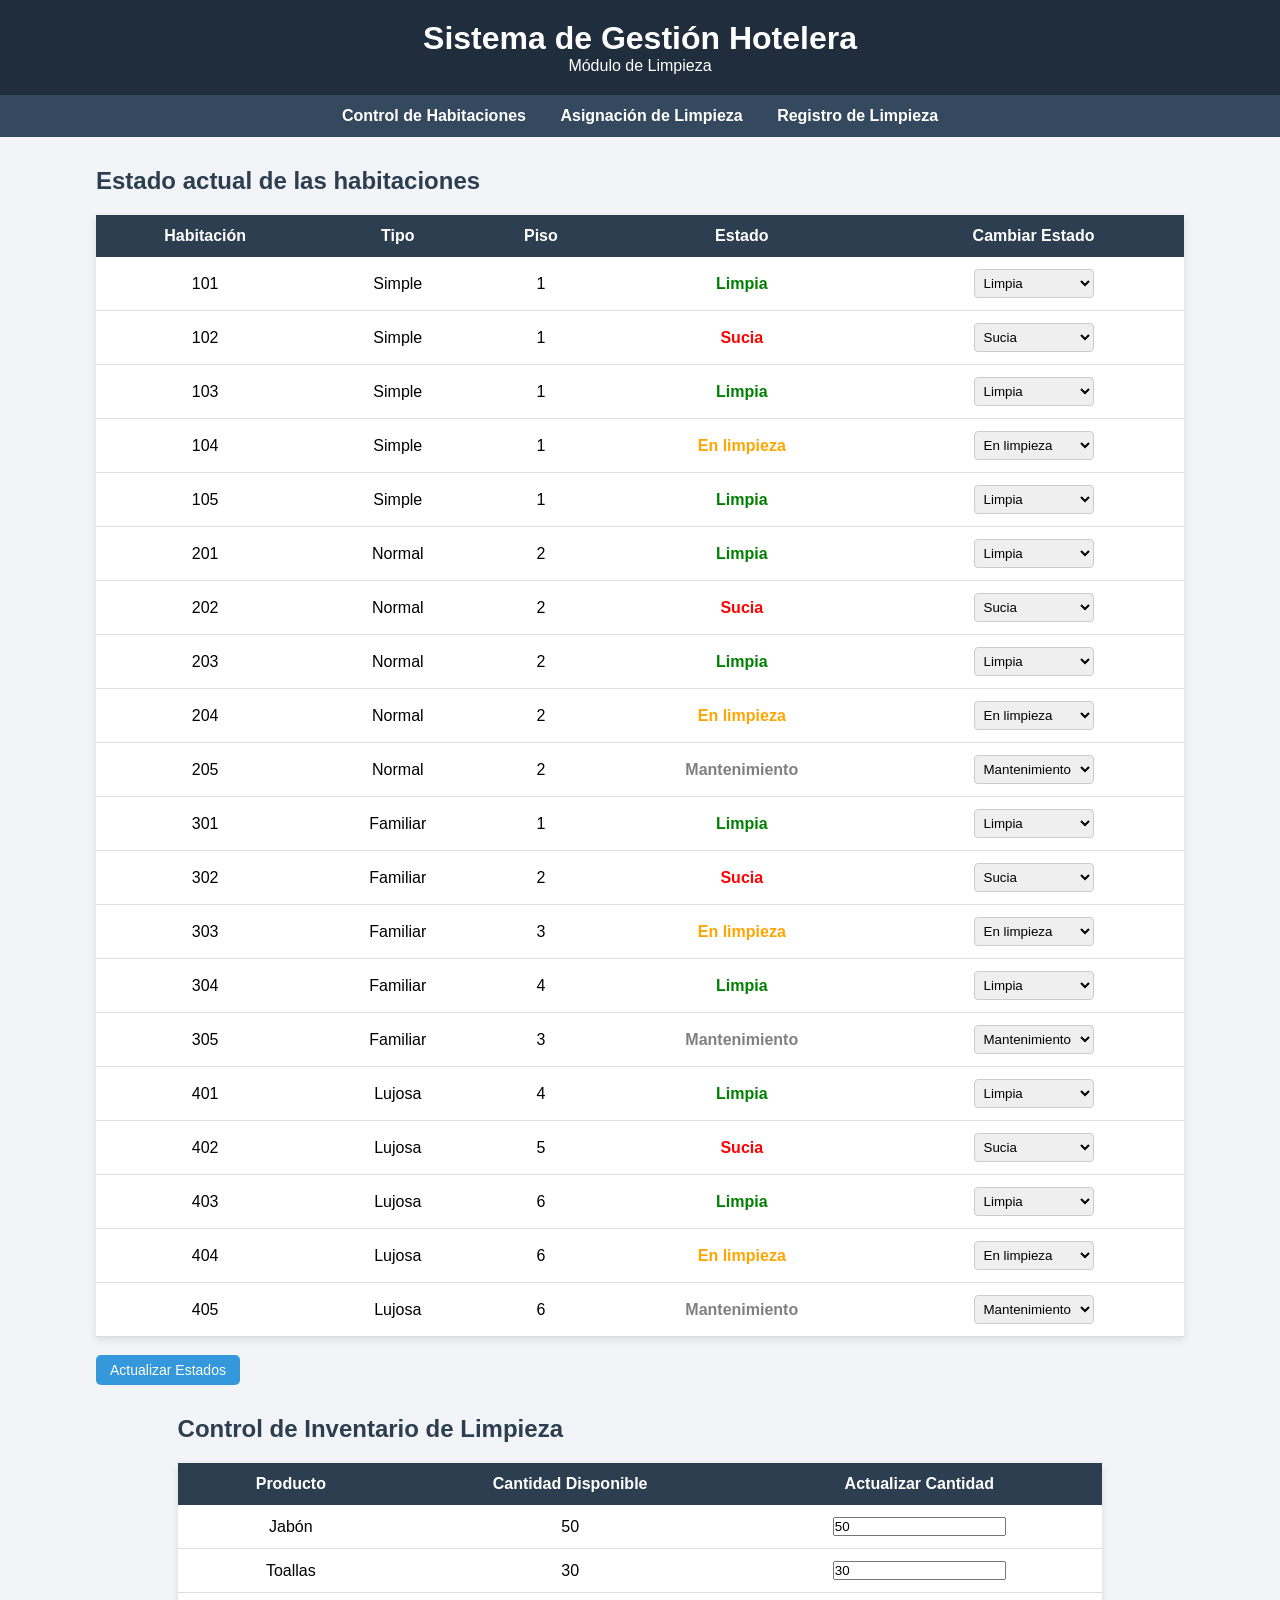
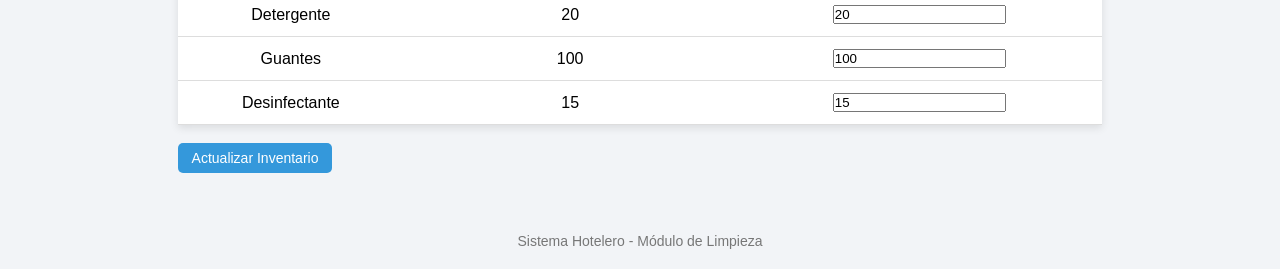
==== index.html @ 2c21d3fc "Agregué asignación de limpieza" ====
<!DOCTYPE html>
<html lang="es">
<head>
<meta charset="UTF-8">
<title>Control de Habitaciones e Inventario- Sistema Hotelero</title>
<link rel="stylesheet" href="estilos_limpieza.css">
</head>

<body>

<header>
<h1>Sistema de Gestión Hotelera</h1>
<p>Módulo de Limpieza</p>
</header>

<nav>
<a href="#">Control de Habitaciones</a>
    <a href="asignacion_limpieza.html">Asignación de Limpieza</a>
<a href="#">Registro de Limpieza</a>
</nav>

<div class="container">

<h2>Estado actual de las habitaciones</h2>

<table id="tablaHabitaciones">
<tr>
<th>Habitación</th>
<th>Tipo</th>
<th>Piso</th>
<th>Estado</th>
<th>Cambiar Estado</th>
</tr>

<!-- 5 Simples -->
<tr><td>101</td><td>Simple</td><td>1</td><td class="limpia">Limpia</td><td>
<select><option selected>Limpia</option><option>Sucia</option><option>En limpieza</option><option>Mantenimiento</option></select></td></tr>
<tr><td>102</td><td>Simple</td><td>1</td><td class="sucia">Sucia</td><td>
<select><option>Limpia</option><option selected>Sucia</option><option>En limpieza</option><option>Mantenimiento</option></select></td></tr>
<tr><td>103</td><td>Simple</td><td>1</td><td class="limpia">Limpia</td><td>
<select><option selected>Limpia</option><option>Sucia</option><option>En limpieza</option><option>Mantenimiento</option></select></td></tr>
<tr><td>104</td><td>Simple</td><td>1</td><td class="limpieza">En limpieza</td><td>
<select><option>Limpia</option><option>Sucia</option><option selected>En limpieza</option><option>Mantenimiento</option></select></td></tr>
<tr><td>105</td><td>Simple</td><td>1</td><td class="limpia">Limpia</td><td>
<select><option selected>Limpia</option><option>Sucia</option><option>En limpieza</option><option>Mantenimiento</option></select></td></tr>

<!-- 5 Normales -->
<tr><td>201</td><td>Normal</td><td>2</td><td class="limpia">Limpia</td><td>
<select><option selected>Limpia</option><option>Sucia</option><option>En limpieza</option><option>Mantenimiento</option></select></td></tr>
<tr><td>202</td><td>Normal</td><td>2</td><td class="sucia">Sucia</td><td>
<select><option>Limpia</option><option selected>Sucia</option><option>En limpieza</option><option>Mantenimiento</option></select></td></tr>
<tr><td>203</td><td>Normal</td><td>2</td><td class="limpia">Limpia</td><td>
<select><option selected>Limpia</option><option>Sucia</option><option>En limpieza</option><option>Mantenimiento</option></select></td></tr>
<tr><td>204</td><td>Normal</td><td>2</td><td class="limpieza">En limpieza</td><td>
<select><option>Limpia</option><option>Sucia</option><option selected>En limpieza</option><option>Mantenimiento</option></select></td></tr>
<tr><td>205</td><td>Normal</td><td>2</td><td class="mantenimiento">Mantenimiento</td><td>
<select><option>Limpia</option><option>Sucia</option><option>En limpieza</option><option selected>Mantenimiento</option></select></td></tr>

<!-- 5 Familiares -->
<tr><td>301</td><td>Familiar</td><td>1</td><td class="limpia">Limpia</td><td>
<select><option selected>Limpia</option><option>Sucia</option><option>En limpieza</option><option>Mantenimiento</option></select></td></tr>
<tr><td>302</td><td>Familiar</td><td>2</td><td class="sucia">Sucia</td><td>
<select><option>Limpia</option><option selected>Sucia</option><option>En limpieza</option><option>Mantenimiento</option></select></td></tr>
<tr><td>303</td><td>Familiar</td><td>3</td><td class="limpieza">En limpieza</td><td>
<select><option>Limpia</option><option>Sucia</option><option selected>En limpieza</option><option>Mantenimiento</option></select></td></tr>
<tr><td>304</td><td>Familiar</td><td>4</td><td class="limpia">Limpia</td><td>
<select><option selected>Limpia</option><option>Sucia</option><option>En limpieza</option><option>Mantenimiento</option></select></td></tr>
<tr><td>305</td><td>Familiar</td><td>3</td><td class="mantenimiento">Mantenimiento</td><td>
<select><option>Limpia</option><option>Sucia</option><option>En limpieza</option><option selected>Mantenimiento</option></select></td></tr>

<!-- 5 Lujosas -->
<tr><td>401</td><td>Lujosa</td><td>4</td><td class="limpia">Limpia</td><td>
<select><option selected>Limpia</option><option>Sucia</option><option>En limpieza</option><option>Mantenimiento</option></select></td></tr>
<tr><td>402</td><td>Lujosa</td><td>5</td><td class="sucia">Sucia</td><td>
<select><option>Limpia</option><option selected>Sucia</option><option>En limpieza</option><option>Mantenimiento</option></select></td></tr>
<tr><td>403</td><td>Lujosa</td><td>6</td><td class="limpia">Limpia</td><td>
<select><option selected>Limpia</option><option>Sucia</option><option>En limpieza</option><option>Mantenimiento</option></select></td></tr>
<tr><td>404</td><td>Lujosa</td><td>6</td><td class="limpieza">En limpieza</td><td>
<select><option>Limpia</option><option>Sucia</option><option selected>En limpieza</option><option>Mantenimiento</option></select></td></tr>
<tr><td>405</td><td>Lujosa</td><td>6</td><td class="mantenimiento">Mantenimiento</td><td>
<select><option>Limpia</option><option>Sucia</option><option>En limpieza</option><option selected>Mantenimiento</option></select></td></tr>

</table>

<br>
<button onclick="actualizarEstados()">Actualizar Estados</button>

<!-- ===================== CONTROL DE INVENTARIO ===================== -->
<div class="container">

<h2>Control de Inventario de Limpieza</h2>

<table id="tablaInventario">
<tr>
<th>Producto</th>
<th>Cantidad Disponible</th>
<th>Actualizar Cantidad</th>
</tr>

<tr>
<td>Jabón</td>
<td class="cantidad">50</td>
<td><input type="number" value="50" min="0"></td>
</tr>
<tr>
<td>Toallas</td>
<td class="cantidad">30</td>
<td><input type="number" value="30" min="0"></td>
</tr>
<tr>
<td>Detergente</td>
<td class="cantidad">20</td>
<td><input type="number" value="20" min="0"></td>
</tr>
<tr>
<td>Guantes</td>
<td class="cantidad">100</td>
<td><input type="number" value="100" min="0"></td>
</tr>
<tr>
<td>Desinfectante</td>
<td class="cantidad">15</td>
<td><input type="number" value="15" min="0"></td>
</tr>

</table>

<br>
<button onclick="actualizarInventario()">Actualizar Inventario</button>

</div>
<!-- ===================== FIN CONTROL DE INVENTARIO ===================== -->

<footer>
Sistema Hotelero - Módulo de Limpieza
</footer>

<script>
function actualizarEstados(){
    const tabla = document.getElementById("tablaHabitaciones");
    const filas = tabla.getElementsByTagName("tr");

    for(let i=1; i<filas.length; i++){
        const fila = filas[i];
        const select = fila.getElementsByTagName("select")[0];
        const estadoCelda = fila.getElementsByTagName("td")[3];

        estadoCelda.textContent = select.value;
        fila.className = "";
        if(select.value === "Limpia") fila.classList.add("fila-limpia");
        else if(select.value === "Sucia") fila.classList.add("fila-sucia");
        else if(select.value === "En limpieza") fila.classList.add("fila-limpieza");
        else if(select.value === "Mantenimiento") fila.classList.add("fila-mantenimiento");
    }
}

function actualizarInventario(){
    const tabla = document.getElementById("tablaInventario");
    const filas = tabla.getElementsByTagName("tr");

    for(let i=1; i<filas.length; i++){
        const fila = filas[i];
        const input = fila.getElementsByTagName("input")[0];
        const cantidadCelda = fila.getElementsByClassName("cantidad")[0];
        cantidadCelda.textContent = input.value;

        fila.className = "";
        if(parseInt(input.value) <= 5) fila.classList.add("bajo-stock");
        else if(parseInt(input.value) <= 15) fila.classList.add("medio-stock");
        else fila.classList.add("alto-stock");
    }
}
</script>

</body>
</html>
---- estilos_limpieza.css ----
*{
margin:0;
padding:0;
box-sizing:border-box;
font-family:Arial, Helvetica, sans-serif;
}

body{background:#f2f4f7;}

header{
background:#1f2d3d;
color:white;
text-align:center;
padding:20px;
}

nav{
background:#34495e;
padding:12px;
text-align:center;
}

nav a{
color:white;
margin:15px;
text-decoration:none;
font-weight:bold;
}

nav a:hover{text-decoration:underline;}

.container{width:85%; margin:auto; margin-top:30px;}

h2{margin-bottom:20px; color:#2c3e50;}

table{
width:100%;
border-collapse:collapse;
background:white;
box-shadow:0 3px 8px rgba(0,0,0,0.1);
}

th{
background:#2c3e50;
color:white;
padding:12px;
}

td{
padding:12px;
text-align:center;
border-bottom:1px solid #ddd;
}

tr:hover{background:#f5f5f5;}

select{
padding:5px;
border-radius:4px;
border:1px solid #ccc;
}

button{
padding:7px 14px;
background:#3498db;
border:none;
color:white;
border-radius:5px;
cursor:pointer;
font-size:14px;
}

button:hover{background:#2980b9;}

.limpia{color:green; font-weight:bold;}
.sucia{color:red; font-weight:bold;}
.limpieza{color:orange; font-weight:bold;}
.mantenimiento{color:gray; font-weight:bold;}

footer{
margin-top:40px;
text-align:center;
padding:20px;
color:#777;
font-size:14px;
}

/* ===== Estilos para el formulario de Registro de Limpieza ===== */
#registro {
  max-width: 700px;
  margin: 40px auto;
}

#formRegistro {
  background: #fff;
  border-radius: 10px;
  padding: 25px;
  box-shadow: 0 4px 12px rgba(0,0,0,0.15);
}

#formRegistro label {
  font-weight: bold;
  color: #2c3e50;
  margin-bottom: 6px;
  display: block;
}

#formRegistro input,
#formRegistro select,
#formRegistro textarea {
  width: 100%;
  padding: 12px 14px;
  border: 1px solid #ccc;
  border-radius: 6px;
  margin-bottom: 18px;
  font-size: 14px;
  transition: border-color 0.3s;
}

#formRegistro input:focus,
#formRegistro select:focus,
#formRegistro textarea:focus {
  border-color: #3498db;
  outline: none;
  box-shadow: 0 0 5px rgba(52,152,219,0.3);
}

#formRegistro textarea {
  resize: vertical;
}

#registro h2 {
  color: #2c3e50;
  font-weight: bold;
}

#registro .btn-success {
  font-size: 16px;
  padding: 12px;
  border-radius: 6px;
  width: 100%;
  background: #28a745;
  border: none;
  transition: background 0.3s;
}

#registro .btn-success:hover {
  background: #218838;
}

/* ===== Estilos para la tabla de Historial de Limpieza ===== */
#historial {
  max-width: 900px;
  margin: 40px auto;
}

#tablaHistorial {
  width: 100%;
  border-collapse: collapse;
  background: #fff;
  border-radius: 8px;
  overflow: hidden;
  box-shadow: 0 4px 12px rgba(0,0,0,0.1);
}

#tablaHistorial th {
  background: #2c3e50;
  color: #fff;
  padding: 14px;
  text-align: center;
  font-weight: bold;
}

#tablaHistorial td {
  padding: 12px;
  text-align: center;
  border-bottom: 1px solid #ddd;
  font-size: 14px;
}

#tablaHistorial tr:hover {
  background: #f9f9f9;
}

/* Estados con colores tipo badge */
.badge {
  padding: 6px 10px;
  border-radius: 12px;
  font-size: 13px;
  font-weight: bold;
  color: #fff;
}

.badge-success { background: #28a745; }   
.badge-warning { background: #ffc107; }   
.badge-danger  { background: #dc3545; }   

/* Botón de acción (borrar) */
#tablaHistorial .btn-danger {
  padding: 6px 10px;
  font-size: 14px;
  border-radius: 6px;
  background: #dc3545;
  border: none;
  cursor: pointer;
  color: #fff;
  transition: background 0.3s;
}

#tablaHistorial .btn-danger:hover {
  background: #c82333;
}
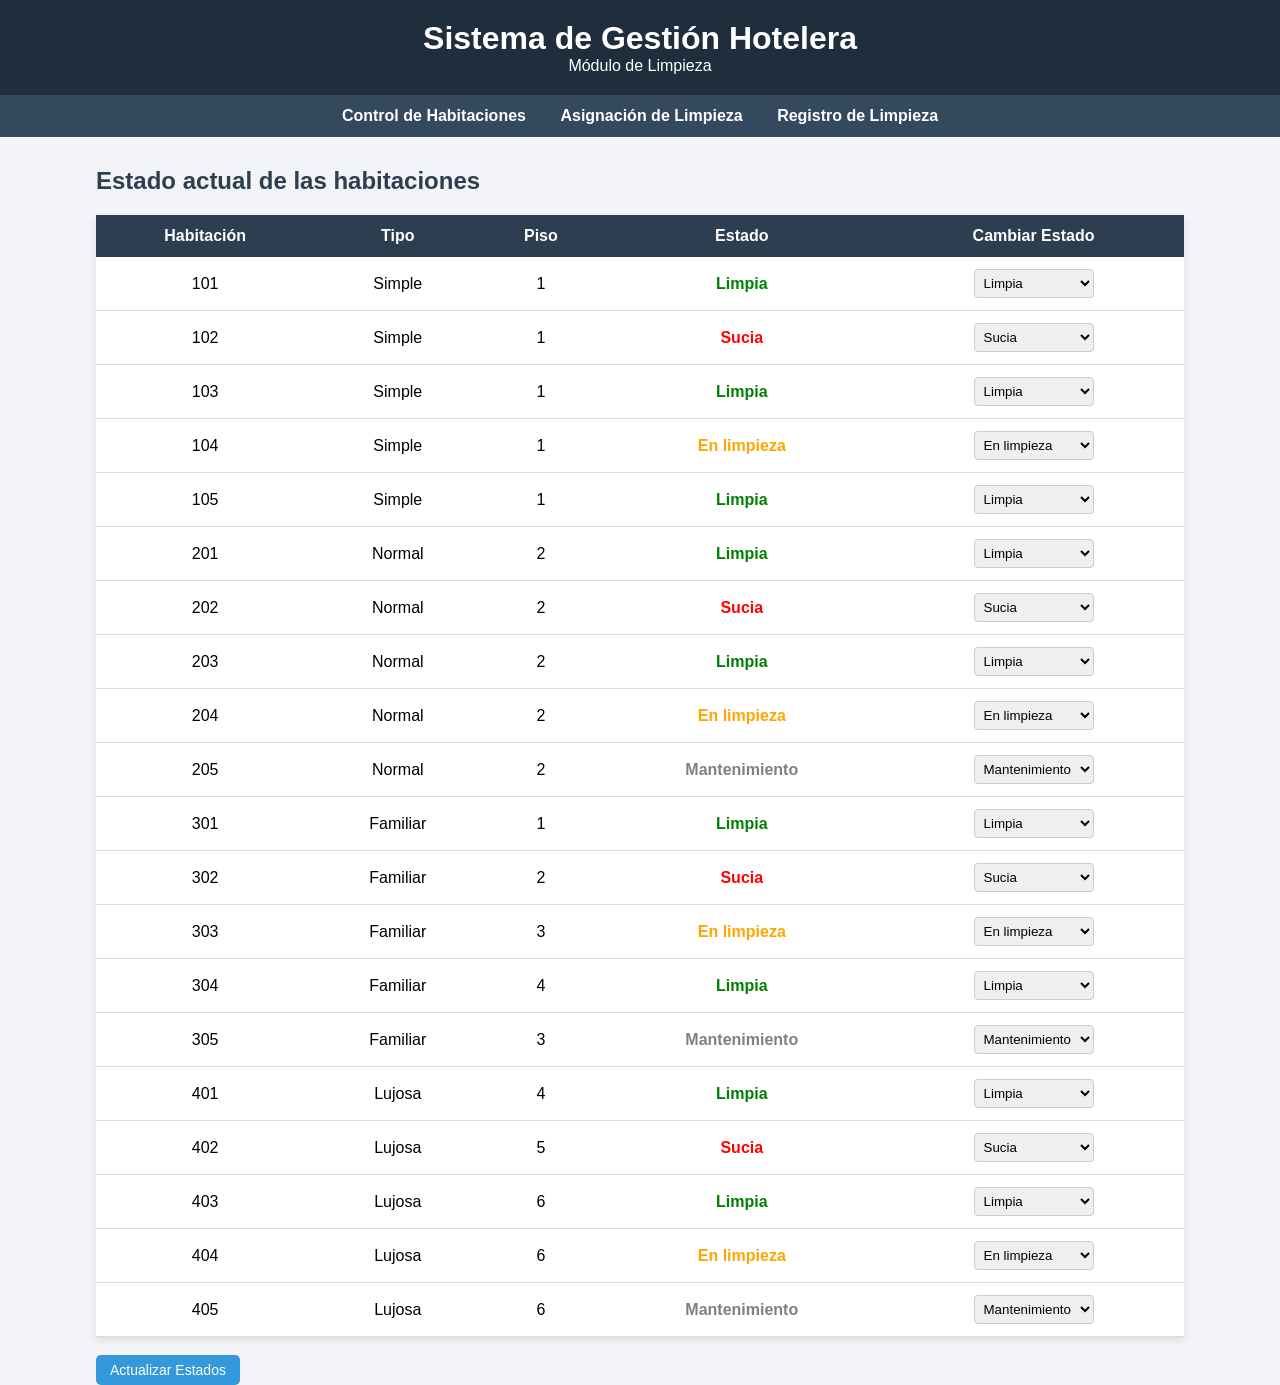
==== commit 40314039: "Update index.html" ====
--- a/index.html
+++ b/index.html
@@ -14,12 +14,13 @@
 </header>
 
 <nav>
-<a href="#">Control de Habitaciones</a>
-    <a href="asignacion_limpieza.html">Asignación de Limpieza</a>
-<a href="#">Registro de Limpieza</a>
+<a onclick="mostrar('habitaciones', 'inventario')">Control de Habitaciones</a>
+<a onclick="mostrar('asignacion_limpieza.html')">Asignación de Limpieza</a>
+<a onclick="mostrar('registro', 'historial')">Registro de Limpieza</a>
+
 </nav>
 
-<div class="container">
+<section id="habitaciones" class="container mt-5">
 
 <h2>Estado actual de las habitaciones</h2>
 
@@ -84,11 +85,12 @@
 
 <br>
 <button onclick="actualizarEstados()">Actualizar Estados</button>
+</section>
 
 <!-- ===================== CONTROL DE INVENTARIO ===================== -->
-<div class="container">
-
-<h2>Control de Inventario de Limpieza</h2>
+ <section id="inventario" class="container mt-5" style="display:none;">
+
+  <h2>Control de Inventario de Limpieza</h2>
 
 <table id="tablaInventario">
 <tr>
@@ -128,13 +130,73 @@
 <br>
 <button onclick="actualizarInventario()">Actualizar Inventario</button>
 
-</div>
+
 <!-- ===================== FIN CONTROL DE INVENTARIO ===================== -->
 
 <footer>
 Sistema Hotelero - Módulo de Limpieza
 </footer>
-
+</section>
+ <!--  ===================== SECCIÓN REGISTRO  ===================== -->
+  <section id="registro" class="container mt-5" style="display:none;">
+    <h2 class="text-center mb-4">Registro de Limpieza</h2>
+    <form id="formRegistro" class="border p-3">
+      <div class="form-group">
+        <label for="habitacion">Número de habitación</label>
+        <input type="text" class="form-control" id="habitacion" required>
+      </div>
+      <div class="form-group">
+        <label for="empleado">Nombre del empleado</label>
+        <input type="text" class="form-control" id="empleado" required>
+      </div>
+      <div class="form-group">
+        <label for="fecha">Fecha</label>
+        <input type="date" class="form-control" id="fecha" required>
+      </div>
+      <div class="form-group">
+        <label for="hora">Hora</label>
+        <input type="time" class="form-control" id="hora" required>
+      </div>
+      <div class="form-group">
+       <label for="estado">Estado</label>
+        <select class="form-control" id="estado" required>
+         <option value="">Seleccione un estado</option>
+         <option value="Completado">Completado</option>
+         <option value="Pendiente">Pendiente</option>
+         <option value="Cancelado">Cancelado</option>
+        </select>
+      </div>
+      <div class="form-group">
+        <label for="observaciones">Observaciones</label>
+        <textarea class="form-control" id="observaciones"></textarea>
+      </div>
+      <button type="submit" class="btn btn-success">Registrar limpieza</button>
+    </form>
+  </section>
+  <!--  ===================== FIN SECCIÓN REGISTRO  ===================== -->
+
+<!--  ===================== SECCIÓN HISTORIAL  ===================== -->
+  <section id="historial" class="container mt-5" style="display:none;">
+    <h2>Historial de Limpieza</h2>
+    <table id="tablaHistorial" class="table table-bordered table-striped">
+      <thead class="thead-dark">
+        <tr>
+          <th>Habitación</th>
+          <th>Empleado</th>
+          <th>Fecha</th>
+          <th>Hora</th>
+          <th>Estado</th>
+          <th>Observaciones</th>
+        </tr>
+      </thead>
+      <tbody></tbody>
+    </table>
+    <footer>Sistema Hotelero - Módulo de Limpieza</footer>
+  </section>
+
+<!--  ===================== FIN SECCIÓN HISTORIAL  ===================== -->
+
+<script src="https://code.jquery.com/jquery-3.6.0.min.js"></script>
 <script>
 function actualizarEstados(){
     const tabla = document.getElementById("tablaHabitaciones");
@@ -170,6 +232,141 @@
         else fila.classList.add("alto-stock");
     }
 }
+
+// Datos iniciales de ejemplo
+let registros = JSON.parse(localStorage.getItem("registros")) || [
+  {habitacion:"101", empleado:"Juan Pérez", fecha:"2026-03-18", hora:"10:00", estado:"Completado", observaciones:"Todo en orden"},
+  {habitacion:"102", empleado:"María López", fecha:"2026-03-18", hora:"11:30", estado:"Pendiente", observaciones:"Falta cambiar sábanas"},
+  {habitacion:"103", empleado:"Carlos Gómez", fecha:"2026-03-17", hora:"09:15", estado:"Cancelado", observaciones:"Cliente extendió estadía"},
+  {habitacion:"104", empleado:"Ana Torres", fecha:"2026-03-19", hora:"14:20", estado:"Completado", observaciones:"Habitación desinfectada"},
+  {habitacion:"105", empleado:"Luis Fernández", fecha:"2026-03-19", hora:"16:45", estado:"Pendiente", observaciones:"Reponer toallas"}
+];
+
+// Guardar en localStorage con aviso visual
+function guardarLocal(){
+  localStorage.setItem("registros", JSON.stringify(registros));
+  $("#alertaGuardado").remove(); 
+  $("body").prepend(`<div id="alertaGuardado" class="alert alert-success text-center">
+    ✅ Registro guardado en el navegador
+  </div>`);
+  setTimeout(()=>$("#alertaGuardado").fadeOut(),3000);
+}
+
+/// Mostrar secciones
+function mostrar(seccion) {
+  $("#habitaciones, #inventario, #tablaAsignacion, #registro, #historial").hide();
+
+  if(seccion === "registro"){
+    $("#registro, #historial").show();
+    cargarHistorial();
+  } else if(seccion === "habitaciones"){
+    $("#habitaciones, #inventario").show();
+    cargarHistorial();
+  } else {
+    $("#" + seccion).show();
+  }
+}
+
+// Cargar historial con filtros y paginación
+function cargarHistorial(pagina = 1, porPagina = 5){
+  const tbody = $("#tablaHistorial tbody");
+  tbody.empty();
+
+  const filtroTexto = $("#buscador").val() ? $("#buscador").val().toLowerCase() : "";
+  const filtroEstado = $("#filtroEstado").val() || "";
+
+  let filtrados = registros.filter(reg => {
+    const coincideTexto = reg.empleado.toLowerCase().includes(filtroTexto) ||
+                          reg.habitacion.toLowerCase().includes(filtroTexto);
+    const coincideEstado = filtroEstado === "" || reg.estado === filtroEstado;
+    return coincideTexto && coincideEstado;
+  });
+
+  const inicio = (pagina-1)*porPagina;
+  const fin = inicio+porPagina;
+  const paginaRegistros = filtrados.slice(inicio, fin);
+
+  $.each(paginaRegistros, function(i, reg){
+    let estadoClass = "";
+    if(reg.estado === "Completado") estadoClass = "badge badge-success";
+    else if(reg.estado === "Pendiente") estadoClass = "badge badge-warning";
+    else if(reg.estado === "Cancelado") estadoClass = "badge badge-danger";
+
+    tbody.append(`
+      <tr>
+        <td>${reg.habitacion}</td>
+        <td>${reg.empleado}</td>
+        <td>${reg.fecha}</td>
+        <td>${reg.hora}</td>
+        <td><span class="${estadoClass}">${reg.estado}</span></td>
+        <td>${reg.observaciones}</td>
+        <td><button class="btn btn-danger btn-sm borrar" data-index="${inicio+i}">🗑️</button></td>
+      </tr>
+    `);
+  });
+}
+
+// Borrar registro del historial
+$(document).on("click", ".borrar", function(){
+  const index = $(this).data("index");
+  registros.splice(index, 1);        
+  guardarLocal();                    
+  cargarHistorial();                
+});
+
+// Capturar envío del formulario con validación y guardado
+$("#formRegistro").on("submit", function(e){
+  e.preventDefault();
+
+  const habitacion = $("#habitacion").val();
+  const empleado = $("#empleado").val();
+  const fecha = $("#fecha").val();
+  const hoy = new Date().toISOString().split("T")[0];
+
+  // Validaciones
+  if(isNaN(habitacion) || habitacion.trim() === ""){
+    $("#habitacion").addClass("is-invalid");
+    alert("La habitación debe ser un número válido.");
+    return;
+  } else {
+    $("#habitacion").removeClass("is-invalid");
+  }
+
+  if(fecha > hoy){
+    $("#fecha").addClass("is-invalid");
+    alert("La fecha no puede ser futura.");
+    return;
+  } else {
+    $("#fecha").removeClass("is-invalid");
+  }
+
+  const nuevoRegistro = {
+    habitacion,
+    empleado,
+    fecha,
+    hora: $("#hora").val(),
+    estado: $("#estado").val(),  
+    observaciones: $("#observaciones").val()
+  };
+
+  // Guardado directo en localStorage (sin servidor)
+  registros.unshift(nuevoRegistro);
+  guardarLocal();
+  $("#formRegistro")[0].reset();
+  mostrar("registro");
+
+  // Notificación visual
+  $("#tablaHistorial").before(`<div class="alert alert-info text-center">
+   Nuevo registro agregado al historial
+  </div>`);
+  setTimeout(()=>$(".alert-info").fadeOut(),3000);
+});
+
+// Inicializar historial al cargar la página
+$(document).ready(function(){
+  cargarHistorial();
+});
+
 </script>
 
 </body>
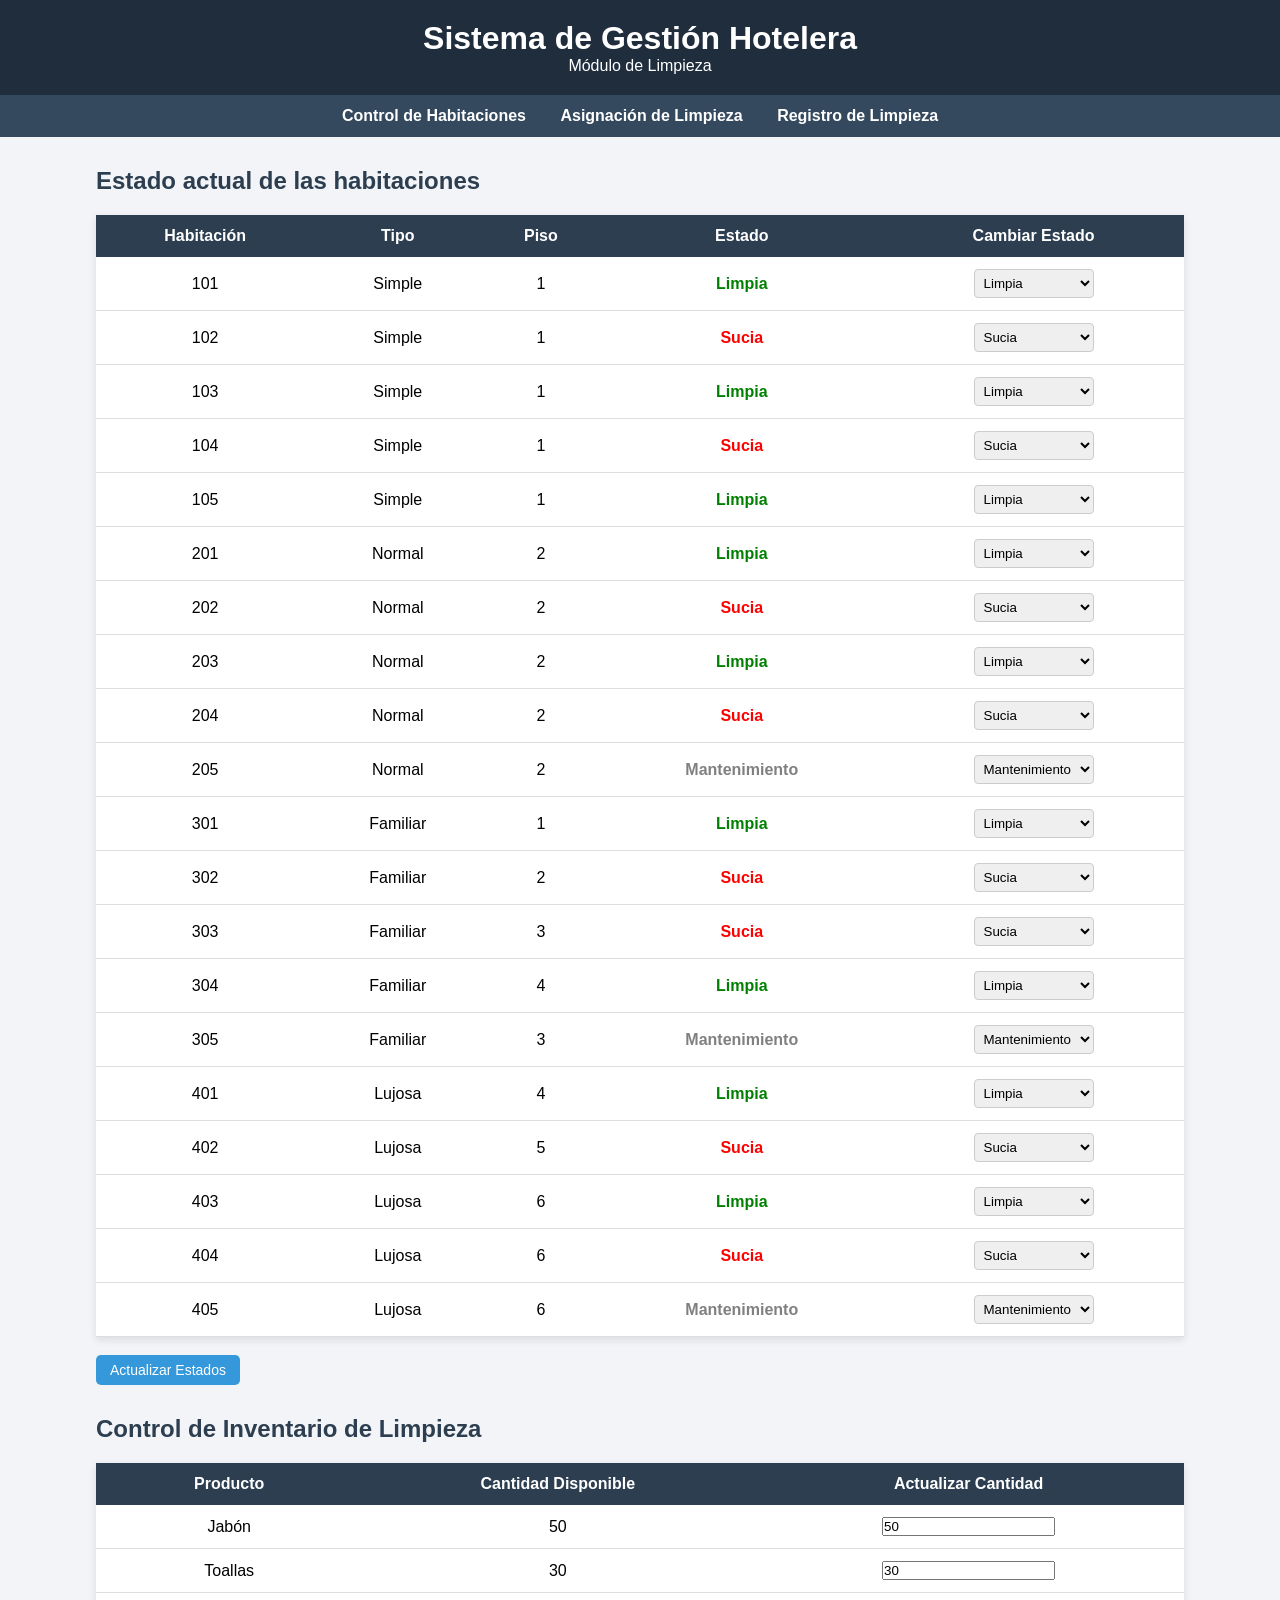
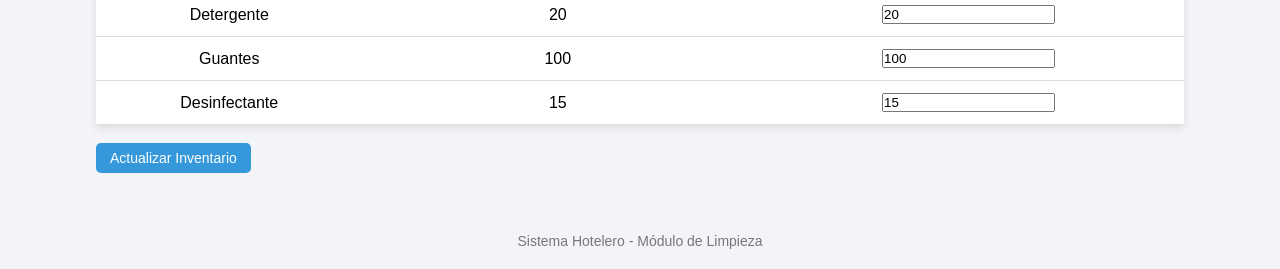
==== commit ca29a69e: "Actualice el sistema hotelero de limpieza" ====
--- a/index.html
+++ b/index.html
@@ -2,8 +2,13 @@
 <html lang="es">
 <head>
 <meta charset="UTF-8">
-<title>Control de Habitaciones e Inventario- Sistema Hotelero</title>
+<title>Control de Habitaciones e Inventario - Sistema Hotelero</title>
 <link rel="stylesheet" href="estilos_limpieza.css">
+<style>
+  .campo-solo-lectura {
+    background-color: #f2f2f2;
+  }
+</style>
 </head>
 
 <body>
@@ -14,17 +19,16 @@
 </header>
 
 <nav>
-<a onclick="mostrar('habitaciones', 'inventario')">Control de Habitaciones</a>
-<a onclick="mostrar('asignacion_limpieza.html')">Asignación de Limpieza</a>
-<a onclick="mostrar('registro', 'historial')">Registro de Limpieza</a>
-
+<a href="#" onclick="mostrar('habitaciones')">Control de Habitaciones</a>
+<a href="asignacion_limpieza.html">Asignación de Limpieza</a>
+<a href="#" onclick="mostrar('registro')">Registro de Limpieza</a>
 </nav>
 
 <section id="habitaciones" class="container mt-5">
-
 <h2>Estado actual de las habitaciones</h2>
 
 <table id="tablaHabitaciones">
+<thead>
 <tr>
 <th>Habitación</th>
 <th>Tipo</th>
@@ -32,342 +36,527 @@
 <th>Estado</th>
 <th>Cambiar Estado</th>
 </tr>
-
-<!-- 5 Simples -->
-<tr><td>101</td><td>Simple</td><td>1</td><td class="limpia">Limpia</td><td>
-<select><option selected>Limpia</option><option>Sucia</option><option>En limpieza</option><option>Mantenimiento</option></select></td></tr>
-<tr><td>102</td><td>Simple</td><td>1</td><td class="sucia">Sucia</td><td>
-<select><option>Limpia</option><option selected>Sucia</option><option>En limpieza</option><option>Mantenimiento</option></select></td></tr>
-<tr><td>103</td><td>Simple</td><td>1</td><td class="limpia">Limpia</td><td>
-<select><option selected>Limpia</option><option>Sucia</option><option>En limpieza</option><option>Mantenimiento</option></select></td></tr>
-<tr><td>104</td><td>Simple</td><td>1</td><td class="limpieza">En limpieza</td><td>
-<select><option>Limpia</option><option>Sucia</option><option selected>En limpieza</option><option>Mantenimiento</option></select></td></tr>
-<tr><td>105</td><td>Simple</td><td>1</td><td class="limpia">Limpia</td><td>
-<select><option selected>Limpia</option><option>Sucia</option><option>En limpieza</option><option>Mantenimiento</option></select></td></tr>
-
-<!-- 5 Normales -->
-<tr><td>201</td><td>Normal</td><td>2</td><td class="limpia">Limpia</td><td>
-<select><option selected>Limpia</option><option>Sucia</option><option>En limpieza</option><option>Mantenimiento</option></select></td></tr>
-<tr><td>202</td><td>Normal</td><td>2</td><td class="sucia">Sucia</td><td>
-<select><option>Limpia</option><option selected>Sucia</option><option>En limpieza</option><option>Mantenimiento</option></select></td></tr>
-<tr><td>203</td><td>Normal</td><td>2</td><td class="limpia">Limpia</td><td>
-<select><option selected>Limpia</option><option>Sucia</option><option>En limpieza</option><option>Mantenimiento</option></select></td></tr>
-<tr><td>204</td><td>Normal</td><td>2</td><td class="limpieza">En limpieza</td><td>
-<select><option>Limpia</option><option>Sucia</option><option selected>En limpieza</option><option>Mantenimiento</option></select></td></tr>
-<tr><td>205</td><td>Normal</td><td>2</td><td class="mantenimiento">Mantenimiento</td><td>
-<select><option>Limpia</option><option>Sucia</option><option>En limpieza</option><option selected>Mantenimiento</option></select></td></tr>
-
-<!-- 5 Familiares -->
-<tr><td>301</td><td>Familiar</td><td>1</td><td class="limpia">Limpia</td><td>
-<select><option selected>Limpia</option><option>Sucia</option><option>En limpieza</option><option>Mantenimiento</option></select></td></tr>
-<tr><td>302</td><td>Familiar</td><td>2</td><td class="sucia">Sucia</td><td>
-<select><option>Limpia</option><option selected>Sucia</option><option>En limpieza</option><option>Mantenimiento</option></select></td></tr>
-<tr><td>303</td><td>Familiar</td><td>3</td><td class="limpieza">En limpieza</td><td>
-<select><option>Limpia</option><option>Sucia</option><option selected>En limpieza</option><option>Mantenimiento</option></select></td></tr>
-<tr><td>304</td><td>Familiar</td><td>4</td><td class="limpia">Limpia</td><td>
-<select><option selected>Limpia</option><option>Sucia</option><option>En limpieza</option><option>Mantenimiento</option></select></td></tr>
-<tr><td>305</td><td>Familiar</td><td>3</td><td class="mantenimiento">Mantenimiento</td><td>
-<select><option>Limpia</option><option>Sucia</option><option>En limpieza</option><option selected>Mantenimiento</option></select></td></tr>
-
-<!-- 5 Lujosas -->
-<tr><td>401</td><td>Lujosa</td><td>4</td><td class="limpia">Limpia</td><td>
-<select><option selected>Limpia</option><option>Sucia</option><option>En limpieza</option><option>Mantenimiento</option></select></td></tr>
-<tr><td>402</td><td>Lujosa</td><td>5</td><td class="sucia">Sucia</td><td>
-<select><option>Limpia</option><option selected>Sucia</option><option>En limpieza</option><option>Mantenimiento</option></select></td></tr>
-<tr><td>403</td><td>Lujosa</td><td>6</td><td class="limpia">Limpia</td><td>
-<select><option selected>Limpia</option><option>Sucia</option><option>En limpieza</option><option>Mantenimiento</option></select></td></tr>
-<tr><td>404</td><td>Lujosa</td><td>6</td><td class="limpieza">En limpieza</td><td>
-<select><option>Limpia</option><option>Sucia</option><option selected>En limpieza</option><option>Mantenimiento</option></select></td></tr>
-<tr><td>405</td><td>Lujosa</td><td>6</td><td class="mantenimiento">Mantenimiento</td><td>
-<select><option>Limpia</option><option>Sucia</option><option>En limpieza</option><option selected>Mantenimiento</option></select></td></tr>
-
+</thead>
+<tbody></tbody>
 </table>
 
 <br>
 <button onclick="actualizarEstados()">Actualizar Estados</button>
 </section>
 
-<!-- ===================== CONTROL DE INVENTARIO ===================== -->
- <section id="inventario" class="container mt-5" style="display:none;">
-
-  <h2>Control de Inventario de Limpieza</h2>
+<section id="inventario" class="container mt-5" style="display:none;">
+<h2>Control de Inventario de Limpieza</h2>
 
 <table id="tablaInventario">
+<thead>
 <tr>
 <th>Producto</th>
 <th>Cantidad Disponible</th>
 <th>Actualizar Cantidad</th>
 </tr>
-
-<tr>
-<td>Jabón</td>
-<td class="cantidad">50</td>
-<td><input type="number" value="50" min="0"></td>
-</tr>
-<tr>
-<td>Toallas</td>
-<td class="cantidad">30</td>
-<td><input type="number" value="30" min="0"></td>
-</tr>
-<tr>
-<td>Detergente</td>
-<td class="cantidad">20</td>
-<td><input type="number" value="20" min="0"></td>
-</tr>
-<tr>
-<td>Guantes</td>
-<td class="cantidad">100</td>
-<td><input type="number" value="100" min="0"></td>
-</tr>
-<tr>
-<td>Desinfectante</td>
-<td class="cantidad">15</td>
-<td><input type="number" value="15" min="0"></td>
-</tr>
-
+</thead>
+<tbody></tbody>
 </table>
 
 <br>
 <button onclick="actualizarInventario()">Actualizar Inventario</button>
-
-
-<!-- ===================== FIN CONTROL DE INVENTARIO ===================== -->
 
 <footer>
 Sistema Hotelero - Módulo de Limpieza
 </footer>
 </section>
- <!--  ===================== SECCIÓN REGISTRO  ===================== -->
-  <section id="registro" class="container mt-5" style="display:none;">
-    <h2 class="text-center mb-4">Registro de Limpieza</h2>
-    <form id="formRegistro" class="border p-3">
-      <div class="form-group">
-        <label for="habitacion">Número de habitación</label>
-        <input type="text" class="form-control" id="habitacion" required>
-      </div>
-      <div class="form-group">
-        <label for="empleado">Nombre del empleado</label>
-        <input type="text" class="form-control" id="empleado" required>
-      </div>
-      <div class="form-group">
-        <label for="fecha">Fecha</label>
-        <input type="date" class="form-control" id="fecha" required>
-      </div>
-      <div class="form-group">
-        <label for="hora">Hora</label>
-        <input type="time" class="form-control" id="hora" required>
-      </div>
-      <div class="form-group">
-       <label for="estado">Estado</label>
-        <select class="form-control" id="estado" required>
-         <option value="">Seleccione un estado</option>
-         <option value="Completado">Completado</option>
-         <option value="Pendiente">Pendiente</option>
-         <option value="Cancelado">Cancelado</option>
+
+<section id="registro" class="container mt-5" style="display:none;">
+<h2 class="text-center mb-4">Registro de Limpieza</h2>
+
+<form id="formRegistro" class="border p-3">
+  <div class="form-group">
+    <label for="regAsignacion">Asignación de limpieza</label>
+    <select class="form-control" id="regAsignacion" required onchange="autocompletarDatosAsignacion()">
+      <option value="">Seleccione una asignación</option>
+    </select>
+  </div>
+
+  <div class="form-group">
+    <label for="regHabitacion">Número de habitación</label>
+    <input type="text" class="form-control campo-solo-lectura" id="regHabitacion" readonly required>
+  </div>
+
+  <div class="form-group">
+    <label for="regEmpleado">Nombre del empleado</label>
+    <input type="text" class="form-control campo-solo-lectura" id="regEmpleado" readonly required>
+  </div>
+
+  <div class="form-group">
+    <label for="regFecha">Fecha</label>
+    <input type="date" class="form-control" id="regFecha" required>
+  </div>
+
+  <div class="form-group">
+    <label for="regHora">Hora</label>
+    <input type="time" class="form-control" id="regHora" required>
+  </div>
+
+  <div class="form-group">
+    <label for="regEstado">Estado</label>
+    <select class="form-control" id="regEstado" required>
+      <option value="">Seleccione un estado</option>
+      <option value="Limpia">Limpia</option>
+      <option value="Sucia">Sucia</option>
+      <option value="Mantenimiento">Mantenimiento</option>
+    </select>
+  </div>
+
+  <div class="form-group">
+    <label for="regObservaciones">Observaciones</label>
+    <textarea class="form-control" id="regObservaciones"></textarea>
+  </div>
+
+  <button type="submit" class="btn btn-success">Registrar limpieza</button>
+</form>
+</section>
+
+<section id="historial" class="container mt-5" style="display:none;">
+<h2>Historial de Limpieza</h2>
+<table id="tablaHistorial" class="table table-bordered table-striped">
+  <thead class="thead-dark">
+    <tr>
+      <th>Habitación</th>
+      <th>Empleado</th>
+      <th>Fecha</th>
+      <th>Hora</th>
+      <th>Estado</th>
+      <th>Observaciones</th>
+      <th>Acción</th>
+    </tr>
+  </thead>
+  <tbody></tbody>
+</table>
+<footer>Sistema Hotelero - Módulo de Limpieza</footer>
+</section>
+
+<script>
+const habitacionesIniciales = [
+  { numero:"101", tipo:"Simple", piso:"1", estado:"Limpia" },
+  { numero:"102", tipo:"Simple", piso:"1", estado:"Sucia" },
+  { numero:"103", tipo:"Simple", piso:"1", estado:"Limpia" },
+  { numero:"104", tipo:"Simple", piso:"1", estado:"Sucia" },
+  { numero:"105", tipo:"Simple", piso:"1", estado:"Limpia" },
+
+  { numero:"201", tipo:"Normal", piso:"2", estado:"Limpia" },
+  { numero:"202", tipo:"Normal", piso:"2", estado:"Sucia" },
+  { numero:"203", tipo:"Normal", piso:"2", estado:"Limpia" },
+  { numero:"204", tipo:"Normal", piso:"2", estado:"Sucia" },
+  { numero:"205", tipo:"Normal", piso:"2", estado:"Mantenimiento" },
+
+  { numero:"301", tipo:"Familiar", piso:"1", estado:"Limpia" },
+  { numero:"302", tipo:"Familiar", piso:"2", estado:"Sucia" },
+  { numero:"303", tipo:"Familiar", piso:"3", estado:"Sucia" },
+  { numero:"304", tipo:"Familiar", piso:"4", estado:"Limpia" },
+  { numero:"305", tipo:"Familiar", piso:"3", estado:"Mantenimiento" },
+
+  { numero:"401", tipo:"Lujosa", piso:"4", estado:"Limpia" },
+  { numero:"402", tipo:"Lujosa", piso:"5", estado:"Sucia" },
+  { numero:"403", tipo:"Lujosa", piso:"6", estado:"Limpia" },
+  { numero:"404", tipo:"Lujosa", piso:"6", estado:"Sucia" },
+  { numero:"405", tipo:"Lujosa", piso:"6", estado:"Mantenimiento" }
+];
+
+const inventarioInicial = [
+  { producto:"Jabón", cantidad:50 },
+  { producto:"Toallas", cantidad:30 },
+  { producto:"Detergente", cantidad:20 },
+  { producto:"Guantes", cantidad:100 },
+  { producto:"Desinfectante", cantidad:15 }
+];
+
+function obtenerHabitaciones() {
+  return JSON.parse(localStorage.getItem("habitaciones")) || habitacionesIniciales;
+}
+
+function guardarHabitaciones(habitaciones) {
+  localStorage.setItem("habitaciones", JSON.stringify(habitaciones));
+}
+
+function obtenerInventario() {
+  return JSON.parse(localStorage.getItem("inventario")) || inventarioInicial;
+}
+
+function guardarInventario(inventario) {
+  localStorage.setItem("inventario", JSON.stringify(inventario));
+}
+
+function obtenerAsignaciones() {
+  return JSON.parse(localStorage.getItem("asignaciones")) || [];
+}
+
+function guardarAsignaciones(asignaciones) {
+  localStorage.setItem("asignaciones", JSON.stringify(asignaciones));
+}
+
+function obtenerRegistros() {
+  return JSON.parse(localStorage.getItem("registros")) || [];
+}
+
+function guardarRegistros(registros) {
+  localStorage.setItem("registros", JSON.stringify(registros));
+}
+
+function inicializarDatos() {
+  if (!localStorage.getItem("habitaciones")) {
+    guardarHabitaciones(habitacionesIniciales);
+  }
+
+  if (!localStorage.getItem("inventario")) {
+    guardarInventario(inventarioInicial);
+  }
+
+  if (!localStorage.getItem("registros")) {
+    guardarRegistros([]);
+  }
+}
+
+function formatearFecha(fechaISO) {
+  if (!fechaISO) return "";
+  const partes = fechaISO.split("-");
+  if (partes.length !== 3) return fechaISO;
+
+  const anio = parseInt(partes[0]);
+  const mes = parseInt(partes[1]) - 1;
+  const dia = parseInt(partes[2]);
+
+  const meses = [
+    "enero", "febrero", "marzo", "abril", "mayo", "junio",
+    "julio", "agosto", "septiembre", "octubre", "noviembre", "diciembre"
+  ];
+
+  return `${dia} de ${meses[mes]} de ${anio}`;
+}
+
+function formatearHora12(hora24) {
+  if (!hora24) return "";
+  const partes = hora24.split(":");
+  let horas = parseInt(partes[0]);
+  let minutos = partes[1];
+  let periodo = horas >= 12 ? "PM" : "AM";
+
+  horas = horas % 12;
+  if (horas === 0) horas = 12;
+
+  return `${horas}:${minutos} ${periodo}`;
+}
+
+function obtenerFechaActualISO() {
+  const ahora = new Date();
+  const anio = ahora.getFullYear();
+  const mes = String(ahora.getMonth() + 1).padStart(2, "0");
+  const dia = String(ahora.getDate()).padStart(2, "0");
+  return `${anio}-${mes}-${dia}`;
+}
+
+function obtenerHoraActual24() {
+  const ahora = new Date();
+  const horas = String(ahora.getHours()).padStart(2, "0");
+  const minutos = String(ahora.getMinutes()).padStart(2, "0");
+  return `${horas}:${minutos}`;
+}
+
+function obtenerClaseEstadoTexto(estado) {
+  if (estado === "Limpia") return "limpia";
+  if (estado === "Sucia") return "sucia";
+  if (estado === "Mantenimiento") return "mantenimiento";
+  return "";
+}
+
+function obtenerClaseFilaEstado(estado) {
+  if (estado === "Limpia") return "fila-limpia";
+  if (estado === "Sucia") return "fila-sucia";
+  if (estado === "Mantenimiento") return "fila-mantenimiento";
+  return "";
+}
+
+function obtenerClaseBadge(estado) {
+  if (estado === "Limpia") return "badge badge-success";
+  if (estado === "Sucia") return "badge badge-warning";
+  if (estado === "Mantenimiento") return "badge badge-danger";
+  return "";
+}
+
+function renderHabitaciones() {
+  const habitaciones = obtenerHabitaciones();
+  const tbody = document.querySelector("#tablaHabitaciones tbody");
+  tbody.innerHTML = "";
+
+  habitaciones.forEach((hab, index) => {
+    const fila = document.createElement("tr");
+    fila.className = obtenerClaseFilaEstado(hab.estado);
+
+    fila.innerHTML = `
+      <td>${hab.numero}</td>
+      <td>${hab.tipo}</td>
+      <td>${hab.piso}</td>
+      <td class="${obtenerClaseEstadoTexto(hab.estado)}">${hab.estado}</td>
+      <td>
+        <select data-index="${index}">
+          <option value="Limpia" ${hab.estado === "Limpia" ? "selected" : ""}>Limpia</option>
+          <option value="Sucia" ${hab.estado === "Sucia" ? "selected" : ""}>Sucia</option>
+          <option value="Mantenimiento" ${hab.estado === "Mantenimiento" ? "selected" : ""}>Mantenimiento</option>
         </select>
-      </div>
-      <div class="form-group">
-        <label for="observaciones">Observaciones</label>
-        <textarea class="form-control" id="observaciones"></textarea>
-      </div>
-      <button type="submit" class="btn btn-success">Registrar limpieza</button>
-    </form>
-  </section>
-  <!--  ===================== FIN SECCIÓN REGISTRO  ===================== -->
-
-<!--  ===================== SECCIÓN HISTORIAL  ===================== -->
-  <section id="historial" class="container mt-5" style="display:none;">
-    <h2>Historial de Limpieza</h2>
-    <table id="tablaHistorial" class="table table-bordered table-striped">
-      <thead class="thead-dark">
-        <tr>
-          <th>Habitación</th>
-          <th>Empleado</th>
-          <th>Fecha</th>
-          <th>Hora</th>
-          <th>Estado</th>
-          <th>Observaciones</th>
-        </tr>
-      </thead>
-      <tbody></tbody>
-    </table>
-    <footer>Sistema Hotelero - Módulo de Limpieza</footer>
-  </section>
-
-<!--  ===================== FIN SECCIÓN HISTORIAL  ===================== -->
-
-<script src="https://code.jquery.com/jquery-3.6.0.min.js"></script>
-<script>
-function actualizarEstados(){
-    const tabla = document.getElementById("tablaHabitaciones");
-    const filas = tabla.getElementsByTagName("tr");
-
-    for(let i=1; i<filas.length; i++){
-        const fila = filas[i];
-        const select = fila.getElementsByTagName("select")[0];
-        const estadoCelda = fila.getElementsByTagName("td")[3];
-
-        estadoCelda.textContent = select.value;
-        fila.className = "";
-        if(select.value === "Limpia") fila.classList.add("fila-limpia");
-        else if(select.value === "Sucia") fila.classList.add("fila-sucia");
-        else if(select.value === "En limpieza") fila.classList.add("fila-limpieza");
-        else if(select.value === "Mantenimiento") fila.classList.add("fila-mantenimiento");
+      </td>
+    `;
+
+    tbody.appendChild(fila);
+  });
+}
+
+function actualizarEstados() {
+  const habitaciones = obtenerHabitaciones();
+  const selects = document.querySelectorAll("#tablaHabitaciones tbody select");
+
+  selects.forEach(select => {
+    const index = parseInt(select.dataset.index);
+    habitaciones[index].estado = select.value;
+  });
+
+  guardarHabitaciones(habitaciones);
+  renderHabitaciones();
+  alert("Estados actualizados correctamente.");
+}
+
+function renderInventario() {
+  const inventario = obtenerInventario();
+  const tbody = document.querySelector("#tablaInventario tbody");
+  tbody.innerHTML = "";
+
+  inventario.forEach((item, index) => {
+    let claseFila = "";
+    if (parseInt(item.cantidad) <= 5) claseFila = "bajo-stock";
+    else if (parseInt(item.cantidad) <= 15) claseFila = "medio-stock";
+    else claseFila = "alto-stock";
+
+    const fila = document.createElement("tr");
+    fila.className = claseFila;
+
+    fila.innerHTML = `
+      <td>${item.producto}</td>
+      <td class="cantidad">${item.cantidad}</td>
+      <td><input type="number" min="0" value="${item.cantidad}" data-index="${index}"></td>
+    `;
+
+    tbody.appendChild(fila);
+  });
+}
+
+function actualizarInventario() {
+  const inventario = obtenerInventario();
+  const inputs = document.querySelectorAll("#tablaInventario tbody input");
+
+  inputs.forEach(input => {
+    const index = parseInt(input.dataset.index);
+    inventario[index].cantidad = parseInt(input.value) || 0;
+  });
+
+  guardarInventario(inventario);
+  renderInventario();
+  alert("Inventario actualizado correctamente.");
+}
+
+function cargarAsignacionesEnRegistro() {
+  const selectAsignacion = document.getElementById("regAsignacion");
+  const asignaciones = obtenerAsignaciones();
+
+  selectAsignacion.innerHTML = `<option value="">Seleccione una asignación</option>`;
+
+  asignaciones
+    .sort((a, b) => {
+      const valorA = (a.fechaISO || "") + " " + (a.hora24 || "");
+      const valorB = (b.fechaISO || "") + " " + (b.hora24 || "");
+      return valorB.localeCompare(valorA);
+    })
+    .forEach(asig => {
+      const option = document.createElement("option");
+      option.value = asig.id;
+      option.textContent = `${asig.habitacion} - ${asig.empleado} - ${asig.fecha} - ${asig.hora}`;
+      selectAsignacion.appendChild(option);
+    });
+}
+
+function autocompletarDatosAsignacion() {
+  const asignacionId = document.getElementById("regAsignacion").value;
+  const asignaciones = obtenerAsignaciones();
+  const asignacion = asignaciones.find(asig => asig.id === asignacionId);
+
+  const inputHabitacion = document.getElementById("regHabitacion");
+  const inputEmpleado = document.getElementById("regEmpleado");
+  const inputFecha = document.getElementById("regFecha");
+  const inputHora = document.getElementById("regHora");
+
+  if (asignacion) {
+    inputHabitacion.value = asignacion.habitacion;
+    inputEmpleado.value = asignacion.empleado;
+    inputFecha.value = obtenerFechaActualISO();
+    inputHora.value = obtenerHoraActual24();
+  } else {
+    inputHabitacion.value = "";
+    inputEmpleado.value = "";
+    inputFecha.value = "";
+    inputHora.value = "";
+  }
+}
+
+function cargarHistorial() {
+  const registros = obtenerRegistros();
+  const tbody = document.querySelector("#tablaHistorial tbody");
+  tbody.innerHTML = "";
+
+  registros.forEach((reg, index) => {
+    const fila = document.createElement("tr");
+
+    fila.innerHTML = `
+      <td>${reg.habitacion}</td>
+      <td>${reg.empleado}</td>
+      <td>${reg.fechaMostrada || reg.fecha}</td>
+      <td>${reg.horaMostrada || reg.hora}</td>
+      <td><span class="${obtenerClaseBadge(reg.estado)}">${reg.estado}</span></td>
+      <td>${reg.observaciones || ""}</td>
+      <td><button class="btn btn-danger btn-sm" onclick="borrarRegistro(${index})">🗑️</button></td>
+    `;
+
+    tbody.appendChild(fila);
+  });
+}
+
+function borrarRegistro(index) {
+  const registros = obtenerRegistros();
+  registros.splice(index, 1);
+  guardarRegistros(registros);
+  cargarHistorial();
+}
+
+document.addEventListener("DOMContentLoaded", function() {
+  const formRegistro = document.getElementById("formRegistro");
+
+  formRegistro.addEventListener("submit", function(e) {
+    e.preventDefault();
+
+    const asignacionId = document.getElementById("regAsignacion").value;
+    const habitacion = document.getElementById("regHabitacion").value.trim();
+    const empleado = document.getElementById("regEmpleado").value.trim();
+    const fechaISO = document.getElementById("regFecha").value;
+    const hora24 = document.getElementById("regHora").value;
+    const estado = document.getElementById("regEstado").value;
+    const observaciones = document.getElementById("regObservaciones").value.trim();
+    const hoy = new Date().toISOString().split("T")[0];
+
+    if (asignacionId === "") {
+      alert("Debes seleccionar una asignación.");
+      return;
     }
-}
-
-function actualizarInventario(){
-    const tabla = document.getElementById("tablaInventario");
-    const filas = tabla.getElementsByTagName("tr");
-
-    for(let i=1; i<filas.length; i++){
-        const fila = filas[i];
-        const input = fila.getElementsByTagName("input")[0];
-        const cantidadCelda = fila.getElementsByClassName("cantidad")[0];
-        cantidadCelda.textContent = input.value;
-
-        fila.className = "";
-        if(parseInt(input.value) <= 5) fila.classList.add("bajo-stock");
-        else if(parseInt(input.value) <= 15) fila.classList.add("medio-stock");
-        else fila.classList.add("alto-stock");
+
+    if (habitacion === "" || empleado === "") {
+      alert("La asignación seleccionada no es válida.");
+      return;
     }
-}
-
-// Datos iniciales de ejemplo
-let registros = JSON.parse(localStorage.getItem("registros")) || [
-  {habitacion:"101", empleado:"Juan Pérez", fecha:"2026-03-18", hora:"10:00", estado:"Completado", observaciones:"Todo en orden"},
-  {habitacion:"102", empleado:"María López", fecha:"2026-03-18", hora:"11:30", estado:"Pendiente", observaciones:"Falta cambiar sábanas"},
-  {habitacion:"103", empleado:"Carlos Gómez", fecha:"2026-03-17", hora:"09:15", estado:"Cancelado", observaciones:"Cliente extendió estadía"},
-  {habitacion:"104", empleado:"Ana Torres", fecha:"2026-03-19", hora:"14:20", estado:"Completado", observaciones:"Habitación desinfectada"},
-  {habitacion:"105", empleado:"Luis Fernández", fecha:"2026-03-19", hora:"16:45", estado:"Pendiente", observaciones:"Reponer toallas"}
-];
-
-// Guardar en localStorage con aviso visual
-function guardarLocal(){
-  localStorage.setItem("registros", JSON.stringify(registros));
-  $("#alertaGuardado").remove(); 
-  $("body").prepend(`<div id="alertaGuardado" class="alert alert-success text-center">
-    ✅ Registro guardado en el navegador
-  </div>`);
-  setTimeout(()=>$("#alertaGuardado").fadeOut(),3000);
-}
-
-/// Mostrar secciones
+
+    if (fechaISO === "") {
+      alert("Debes seleccionar una fecha.");
+      return;
+    }
+
+    if (hora24 === "") {
+      alert("Debes seleccionar una hora.");
+      return;
+    }
+
+    if (fechaISO > hoy) {
+      alert("La fecha no puede ser futura.");
+      return;
+    }
+
+    const nuevoRegistro = {
+      asignacionId,
+      habitacion,
+      empleado,
+      fecha: fechaISO,
+      fechaMostrada: formatearFecha(fechaISO),
+      hora: hora24,
+      horaMostrada: formatearHora12(hora24),
+      estado,
+      observaciones
+    };
+
+    const registros = obtenerRegistros();
+    registros.unshift(nuevoRegistro);
+    guardarRegistros(registros);
+
+    actualizarEstadoHabitacionSegunRegistro(habitacion, estado);
+    actualizarAsignacionSegunRegistro(asignacionId, estado);
+
+    formRegistro.reset();
+    document.getElementById("regHabitacion").value = "";
+    document.getElementById("regEmpleado").value = "";
+
+    cargarHistorial();
+    cargarAsignacionesEnRegistro();
+    renderHabitaciones();
+    mostrar("registro");
+    alert("Registro guardado correctamente.");
+  });
+});
+
+function actualizarEstadoHabitacionSegunRegistro(numeroHabitacion, estadoRegistro) {
+  const habitaciones = obtenerHabitaciones();
+  const index = habitaciones.findIndex(h => h.numero === numeroHabitacion);
+
+  if (index !== -1) {
+    habitaciones[index].estado = estadoRegistro;
+    guardarHabitaciones(habitaciones);
+  }
+}
+
+function actualizarAsignacionSegunRegistro(asignacionId, estadoRegistro) {
+  const asignaciones = obtenerAsignaciones();
+  const index = asignaciones.findIndex(asig => asig.id === asignacionId);
+
+  if (index !== -1) {
+    asignaciones[index].estado = estadoRegistro;
+    guardarAsignaciones(asignaciones);
+  }
+}
+
 function mostrar(seccion) {
-  $("#habitaciones, #inventario, #tablaAsignacion, #registro, #historial").hide();
-
-  if(seccion === "registro"){
-    $("#registro, #historial").show();
+  document.getElementById("habitaciones").style.display = "none";
+  document.getElementById("inventario").style.display = "none";
+  document.getElementById("registro").style.display = "none";
+  document.getElementById("historial").style.display = "none";
+
+  if (seccion === "habitaciones") {
+    document.getElementById("habitaciones").style.display = "block";
+    document.getElementById("inventario").style.display = "block";
+    renderHabitaciones();
+    renderInventario();
+  } else if (seccion === "registro") {
+    document.getElementById("registro").style.display = "block";
+    document.getElementById("historial").style.display = "block";
+    cargarAsignacionesEnRegistro();
     cargarHistorial();
-  } else if(seccion === "habitaciones"){
-    $("#habitaciones, #inventario").show();
-    cargarHistorial();
+  }
+}
+
+window.onload = function() {
+  inicializarDatos();
+  renderHabitaciones();
+  renderInventario();
+  cargarHistorial();
+  cargarAsignacionesEnRegistro();
+
+  if (window.location.hash === "#registro") {
+    mostrar("registro");
   } else {
-    $("#" + seccion).show();
-  }
-}
-
-// Cargar historial con filtros y paginación
-function cargarHistorial(pagina = 1, porPagina = 5){
-  const tbody = $("#tablaHistorial tbody");
-  tbody.empty();
-
-  const filtroTexto = $("#buscador").val() ? $("#buscador").val().toLowerCase() : "";
-  const filtroEstado = $("#filtroEstado").val() || "";
-
-  let filtrados = registros.filter(reg => {
-    const coincideTexto = reg.empleado.toLowerCase().includes(filtroTexto) ||
-                          reg.habitacion.toLowerCase().includes(filtroTexto);
-    const coincideEstado = filtroEstado === "" || reg.estado === filtroEstado;
-    return coincideTexto && coincideEstado;
-  });
-
-  const inicio = (pagina-1)*porPagina;
-  const fin = inicio+porPagina;
-  const paginaRegistros = filtrados.slice(inicio, fin);
-
-  $.each(paginaRegistros, function(i, reg){
-    let estadoClass = "";
-    if(reg.estado === "Completado") estadoClass = "badge badge-success";
-    else if(reg.estado === "Pendiente") estadoClass = "badge badge-warning";
-    else if(reg.estado === "Cancelado") estadoClass = "badge badge-danger";
-
-    tbody.append(`
-      <tr>
-        <td>${reg.habitacion}</td>
-        <td>${reg.empleado}</td>
-        <td>${reg.fecha}</td>
-        <td>${reg.hora}</td>
-        <td><span class="${estadoClass}">${reg.estado}</span></td>
-        <td>${reg.observaciones}</td>
-        <td><button class="btn btn-danger btn-sm borrar" data-index="${inicio+i}">🗑️</button></td>
-      </tr>
-    `);
-  });
-}
-
-// Borrar registro del historial
-$(document).on("click", ".borrar", function(){
-  const index = $(this).data("index");
-  registros.splice(index, 1);        
-  guardarLocal();                    
-  cargarHistorial();                
-});
-
-// Capturar envío del formulario con validación y guardado
-$("#formRegistro").on("submit", function(e){
-  e.preventDefault();
-
-  const habitacion = $("#habitacion").val();
-  const empleado = $("#empleado").val();
-  const fecha = $("#fecha").val();
-  const hoy = new Date().toISOString().split("T")[0];
-
-  // Validaciones
-  if(isNaN(habitacion) || habitacion.trim() === ""){
-    $("#habitacion").addClass("is-invalid");
-    alert("La habitación debe ser un número válido.");
-    return;
-  } else {
-    $("#habitacion").removeClass("is-invalid");
-  }
-
-  if(fecha > hoy){
-    $("#fecha").addClass("is-invalid");
-    alert("La fecha no puede ser futura.");
-    return;
-  } else {
-    $("#fecha").removeClass("is-invalid");
-  }
-
-  const nuevoRegistro = {
-    habitacion,
-    empleado,
-    fecha,
-    hora: $("#hora").val(),
-    estado: $("#estado").val(),  
-    observaciones: $("#observaciones").val()
-  };
-
-  // Guardado directo en localStorage (sin servidor)
-  registros.unshift(nuevoRegistro);
-  guardarLocal();
-  $("#formRegistro")[0].reset();
-  mostrar("registro");
-
-  // Notificación visual
-  $("#tablaHistorial").before(`<div class="alert alert-info text-center">
-   Nuevo registro agregado al historial
-  </div>`);
-  setTimeout(()=>$(".alert-info").fadeOut(),3000);
-});
-
-// Inicializar historial al cargar la página
-$(document).ready(function(){
-  cargarHistorial();
-});
-
+    mostrar("habitaciones");
+  }
+};
 </script>
 
 </body>
-</html>
+</html>
--- a/estilos_limpieza.css
+++ b/estilos_limpieza.css
@@ -209,4 +209,14 @@
 
 #tablaHistorial .btn-danger:hover {
   background: #c82333;
+}
+
+/* Guardado confirmación */
+#alertaGuardado {
+  position: fixed;
+  top: 20px;
+  left: 50%;
+  transform: translateX(-50%);
+  z-index: 9999;
+  width: auto;
 }
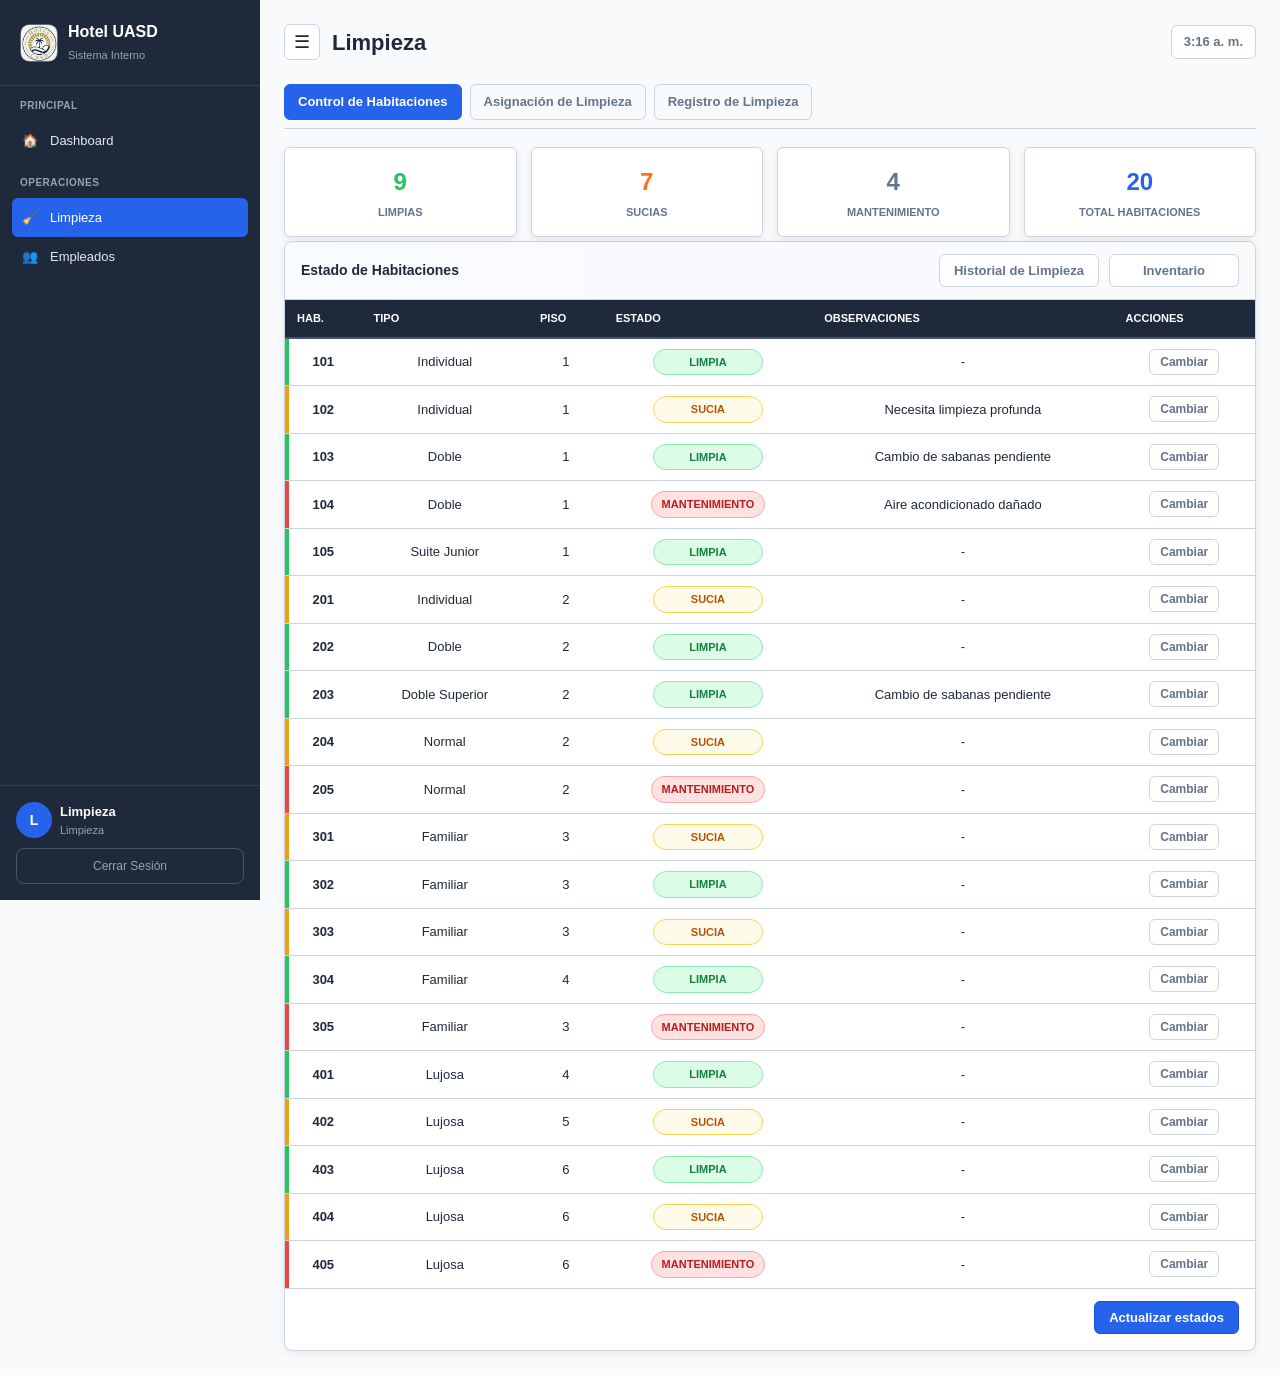
==== commit e8733d71: "Subir versión correcta del módulo de limpieza" ====
--- a/index.html
+++ b/index.html
@@ -2,9 +2,24 @@
 <html lang="es">
 <head>
 <meta charset="UTF-8">
-<title>Control de Habitaciones e Inventario - Sistema Hotelero</title>
-<link rel="stylesheet" href="estilos_limpieza.css">
+<meta http-equiv="Cache-Control" content="no-cache, no-store, must-revalidate">
+<meta http-equiv="Pragma" content="no-cache">
+<meta http-equiv="Expires" content="0">
+<meta name="viewport" content="width=device-width, initial-scale=1.0">
+<title>Hotel UASD &middot; Limpieza</title>
+<link rel="icon" type="image/png" href="assets/img/logo-hotel.png">
+<link rel="prefetch" href="asignacion_limpieza.html">
+<link rel="stylesheet" href="assets/css/estilos_limpieza.css">
 <style>
+  html, body {
+    background: #f8fafc;
+    color: #1e293b;
+  }
+
+  .app-layout {
+    min-height: 100vh;
+  }
+
   .campo-solo-lectura {
     background-color: #f2f2f2;
   }
@@ -12,551 +27,339 @@
 </head>
 
 <body>
-
-<header>
-<h1>Sistema de Gestión Hotelera</h1>
-<p>Módulo de Limpieza</p>
-</header>
-
-<nav>
-<a href="#" onclick="mostrar('habitaciones')">Control de Habitaciones</a>
-<a href="asignacion_limpieza.html">Asignación de Limpieza</a>
-<a href="#" onclick="mostrar('registro')">Registro de Limpieza</a>
-</nav>
-
-<section id="habitaciones" class="container mt-5">
-<h2>Estado actual de las habitaciones</h2>
-
-<table id="tablaHabitaciones">
-<thead>
-<tr>
-<th>Habitación</th>
-<th>Tipo</th>
-<th>Piso</th>
-<th>Estado</th>
-<th>Cambiar Estado</th>
-</tr>
-</thead>
-<tbody></tbody>
-</table>
-
-<br>
-<button onclick="actualizarEstados()">Actualizar Estados</button>
-</section>
-
-<section id="inventario" class="container mt-5" style="display:none;">
-<h2>Control de Inventario de Limpieza</h2>
-
-<table id="tablaInventario">
-<thead>
-<tr>
-<th>Producto</th>
-<th>Cantidad Disponible</th>
-<th>Actualizar Cantidad</th>
-</tr>
-</thead>
-<tbody></tbody>
-</table>
-
-<br>
-<button onclick="actualizarInventario()">Actualizar Inventario</button>
-
-<footer>
-Sistema Hotelero - Módulo de Limpieza
-</footer>
-</section>
-
-<section id="registro" class="container mt-5" style="display:none;">
-<h2 class="text-center mb-4">Registro de Limpieza</h2>
-
-<form id="formRegistro" class="border p-3">
-  <div class="form-group">
-    <label for="regAsignacion">Asignación de limpieza</label>
-    <select class="form-control" id="regAsignacion" required onchange="autocompletarDatosAsignacion()">
-      <option value="">Seleccione una asignación</option>
-    </select>
+<div class="app-layout">
+  <aside class="sidebar" id="sidebar">
+    <div class="sidebar-header">
+      <div class="logo-icon">
+        <img src="assets/img/logo-hotel.png" alt="Logo Hotel UASD" class="logo-icon-img">
+      </div>
+      <div class="logo-texto">
+        <h2>Hotel UASD</h2>
+        <small>Sistema Interno</small>
+      </div>
+    </div>
+
+    <div class="sidebar-menu">
+      <div class="menu-seccion">
+        <div class="menu-titulo">Principal</div>
+        <a href="#" class="menu-item">
+          <span class="icono">&#127968;</span>
+          <span class="texto-menu">Dashboard</span>
+        </a>
+      </div>
+
+      <div class="menu-seccion">
+        <div class="menu-titulo">Operaciones</div>
+        <a href="index.html" class="menu-item activo">
+          <span class="icono">&#129529;</span>
+          <span class="texto-menu">Limpieza</span>
+        </a>
+        <a href="empleados_limpieza.html" class="menu-item">
+          <span class="icono">&#128101;</span>
+          <span class="texto-menu">Empleados</span>
+        </a>
+      </div>
+    </div>
+
+    <div class="sidebar-footer">
+      <div class="usuario-info">
+        <div class="usuario-avatar">L</div>
+        <div class="usuario-datos">
+          <span class="usuario-nombre">Limpieza</span>
+          <span class="usuario-rol">Limpieza</span>
+        </div>
+      </div>
+      <button type="button" class="btn-cerrar-sesion">Cerrar Sesi&oacute;n</button>
+    </div>
+  </aside>
+
+  <div class="sidebar-backdrop" id="sidebarBackdrop"></div>
+
+  <main class="main-content">
+    <header class="top-header">
+      <div style="display:flex;align-items:center;gap:12px">
+        <button class="btn-toggle-sidebar" id="toggleSidebar" title="Abrir men&uacute;">&#9776;</button>
+        <h1 id="page-title">Limpieza</h1>
+      </div>
+      <div class="hora-actual" id="horaActual">--:--</div>
+    </header>
+
+    <div class="limpieza-module">
+      <div class="sub-nav">
+        <button class="sub-nav-btn activo" data-seccion="habitaciones" onclick="mostrar('habitaciones')">Control de Habitaciones</button>
+        <a href="asignacion_limpieza.html" class="sub-nav-btn-link"><span class="sub-nav-btn">Asignaci&oacute;n de Limpieza</span></a>
+        <button class="sub-nav-btn" data-seccion="registro" onclick="mostrar('registro')">Registro de Limpieza</button>
+      </div>
+
+      <section id="habitaciones" class="sub-tab-content">
+        <div class="kpi-grid">
+          <div class="kpi">
+            <div class="kpi-valor kpi-verde" id="kpi-limpias">0</div>
+            <div class="kpi-label">Limpias</div>
+          </div>
+          <div class="kpi">
+            <div class="kpi-valor kpi-naranja" id="kpi-sucias">0</div>
+            <div class="kpi-label">Sucias</div>
+          </div>
+          <div class="kpi">
+            <div class="kpi-valor" style="color:var(--texto-2)" id="kpi-mantenimiento">0</div>
+            <div class="kpi-label">Mantenimiento</div>
+          </div>
+          <div class="kpi">
+            <div class="kpi-valor kpi-azul" id="kpi-total">0</div>
+            <div class="kpi-label">Total Habitaciones</div>
+          </div>
+        </div>
+
+        <div class="panel">
+          <div class="panel-header">
+            <span class="panel-titulo">Estado de Habitaciones</span>
+            <div class="panel-header-actions">
+              <button class="btn btn-secundario btn-inventario-panel" type="button" onclick="abrirHistorial()">Historial de Limpieza</button>
+              <button class="btn btn-secundario btn-inventario-panel" type="button" onclick="abrirInventario()">Inventario</button>
+            </div>
+          </div>
+          <div class="tabla-wrap">
+            <table id="tablaHabitaciones" class="modulo-table">
+              <thead>
+                <tr>
+                  <th>Hab.</th>
+                  <th>Tipo</th>
+                  <th>Piso</th>
+                  <th>Estado</th>
+                  <th>Observaciones</th>
+                  <th>Acciones</th>
+                </tr>
+              </thead>
+              <tbody></tbody>
+            </table>
+          </div>
+          <div class="panel-footer-actions">
+            <button onclick="actualizarEstados()" class="btn btn-primario">Actualizar estados</button>
+          </div>
+        </div>
+      </section>
+
+      <section id="registro" class="sub-tab-content" style="display:none;">
+        <div class="panel">
+          <div class="panel-header">
+            <span class="panel-titulo">Registro de Limpieza</span>
+          </div>
+          <div class="panel-body">
+            <form id="formRegistro" class="grid-2 form-grid-tight">
+              <div class="form-group">
+                <label for="regAsignacion" class="form-label">Asignaci&oacute;n de limpieza</label>
+                <select class="form-control" id="regAsignacion" required onchange="autocompletarDatosAsignacion()">
+                  <option value="">Seleccione una asignaci&oacute;n</option>
+                </select>
+              </div>
+
+              <div class="form-group">
+                <label for="regHabitacion" class="form-label">N&uacute;mero de habitaci&oacute;n</label>
+                <input type="text" class="form-control campo-solo-lectura" id="regHabitacion" readonly required>
+              </div>
+
+              <div class="form-group">
+                <label for="regEmpleado" class="form-label">Nombre del empleado</label>
+                <input type="text" class="form-control campo-solo-lectura" id="regEmpleado" readonly required>
+              </div>
+
+              <div class="form-group">
+                <label for="regFecha" class="form-label">Fecha</label>
+                <input type="date" class="form-control" id="regFecha" required>
+              </div>
+
+              <div class="form-group">
+                <label for="regHora" class="form-label">Hora</label>
+                <input type="time" class="form-control" id="regHora" required>
+              </div>
+
+              <div class="form-group">
+                <label for="regEstado" class="form-label">Estado</label>
+                <select class="form-control" id="regEstado" required>
+                  <option value="">Seleccione un estado</option>
+                  <option value="Limpia">Limpia</option>
+                  <option value="Sucia">Sucia</option>
+                  <option value="Mantenimiento">Mantenimiento</option>
+                </select>
+              </div>
+
+              <div class="form-group form-group-full">
+                <label for="regObservaciones" class="form-label">Observaciones</label>
+                <textarea class="form-control" id="regObservaciones"></textarea>
+              </div>
+
+              <div class="form-group form-group-full form-actions-end">
+                <button type="submit" class="btn btn-primario">Registrar limpieza</button>
+              </div>
+            </form>
+          </div>
+        </div>
+
+      </section>
+
+    </div>
+  </main>
+</div>
+
+<div class="modal-overlay" id="modalInventario" style="display:none;">
+  <div class="modal-box modal-box-xl inventory-drawer">
+    <div class="modal-header">
+      <span class="modal-titulo">Inventario de Limpieza</span>
+      <button type="button" class="modal-cerrar" onclick="cerrarInventario()">&times;</button>
+    </div>
+    <div class="modal-body">
+      <div class="inventario-resumen">
+        <div class="inventario-card inventario-card-info">
+          <span>Productos registrados</span>
+          <strong id="inv-total-productos">0</strong>
+        </div>
+        <div class="inventario-card inventario-card-warning">
+          <span>Poca cantidad</span>
+          <strong id="inv-stock-bajo">0</strong>
+        </div>
+        <div class="inventario-card inventario-card-ok">
+          <span>Cantidad suficiente</span>
+          <strong id="inv-stock-ok">0</strong>
+        </div>
+      </div>
+
+      <div class="panel inventario-modal-panel">
+        <div class="panel-header">
+          <span class="panel-titulo">Control de Inventario de Limpieza</span>
+          <span class="helper-inline">Actualiza las cantidades disponibles y guarda los cambios.</span>
+        </div>
+        <div class="tabla-wrap">
+          <table id="tablaInventario" class="modulo-table inventario-table">
+            <thead>
+              <tr>
+                <th>Producto</th>
+                <th>Disponible</th>
+                <th>Estado</th>
+                <th>Nueva cantidad</th>
+              </tr>
+            </thead>
+            <tbody></tbody>
+          </table>
+        </div>
+      </div>
+    </div>
+    <div class="modal-footer">
+      <button type="button" class="btn btn-secundario" onclick="cerrarInventario()">Cerrar</button>
+      <button type="button" class="btn btn-primario" onclick="actualizarInventario()">Actualizar inventario</button>
+    </div>
   </div>
-
-  <div class="form-group">
-    <label for="regHabitacion">Número de habitación</label>
-    <input type="text" class="form-control campo-solo-lectura" id="regHabitacion" readonly required>
+</div>
+
+<div class="modal-overlay" id="modalHistorial" style="display:none;">
+  <div class="modal-box modal-box-xl inventory-drawer history-drawer">
+    <div class="modal-header">
+      <span class="modal-titulo">Historial de Limpieza</span>
+      <button type="button" class="modal-cerrar" onclick="cerrarHistorial()">&times;</button>
+    </div>
+    <div class="modal-body">
+        <div class="history-toolbar-wrap">
+          <div class="form-group history-date-group">
+            <label for="historialDesde" class="form-label">Desde</label>
+            <input type="date" class="form-control" id="historialDesde">
+          </div>
+        <div class="form-group history-date-group">
+            <label for="historialHasta" class="form-label">Hasta</label>
+            <input type="date" class="form-control" id="historialHasta">
+          </div>
+          <button type="button" class="btn btn-secundario" onclick="aplicarFiltroHistorial()">Filtrar</button>
+          <button type="button" class="btn btn-primario" onclick="abrirModalFormatoHistorial()">Imprimir</button>
+        </div>
+
+      <div class="history-report-grid">
+        <div class="inventario-card inventario-card-info">
+          <span>Registros en rango</span>
+          <strong id="historialTotal">0</strong>
+        </div>
+        <div class="inventario-card inventario-card-ok">
+          <span>Trabajos cumplidos</span>
+          <strong id="historialCumplidos">0</strong>
+        </div>
+        <div class="inventario-card inventario-card-warning">
+          <span>Pendientes o con incidencia</span>
+          <strong id="historialPendientes">0</strong>
+        </div>
+      </div>
+
+      <div class="panel inventario-modal-panel">
+        <div class="panel-header">
+          <span class="panel-titulo">Movimientos del historial</span>
+          <span class="helper-inline">Incluye fecha de asignaci&oacute;n, empleado responsable y cumplimiento.</span>
+        </div>
+        <div class="panel-body">
+          <div id="timelineHistorial" class="limp-timeline">
+            <div class="limp-empty">
+              <div class="limp-empty-icon">&#128203;</div>
+              Sin historial para mostrar.
+            </div>
+          </div>
+        </div>
+      </div>
+    </div>
+      <div class="modal-footer">
+        <button type="button" class="btn btn-secundario" onclick="cerrarHistorial()">Cerrar</button>
+      </div>
+    </div>
   </div>
 
-  <div class="form-group">
-    <label for="regEmpleado">Nombre del empleado</label>
-    <input type="text" class="form-control campo-solo-lectura" id="regEmpleado" readonly required>
+  <div class="modal-overlay" id="modalFormatoHistorial" style="display:none;">
+    <div class="modal-box modal-box-sm">
+      <div class="modal-header">
+        <span class="modal-titulo">Formato de impresión</span>
+        <button type="button" class="modal-cerrar" onclick="cerrarModalFormatoHistorial()">&times;</button>
+      </div>
+      <div class="modal-body export-format-body">
+        <p class="export-format-texto">Seleccione cómo quiere generar el historial de limpieza.</p>
+        <div class="export-format-grid">
+          <button type="button" class="btn btn-secundario" onclick="exportarHistorial('word')">Word</button>
+          <button type="button" class="btn btn-primario" onclick="exportarHistorial('pdf')">PDF</button>
+          <button type="button" class="btn btn-secundario" onclick="exportarHistorial('json')">JSON</button>
+        </div>
+      </div>
+      <div class="modal-footer">
+        <button type="button" class="btn btn-secundario" onclick="cerrarModalFormatoHistorial()">Cancelar</button>
+      </div>
+    </div>
   </div>
 
-  <div class="form-group">
-    <label for="regFecha">Fecha</label>
-    <input type="date" class="form-control" id="regFecha" required>
+<div class="modal-overlay" id="modalCambioEstado" style="display:none;">
+  <div class="modal-box">
+    <div class="modal-header">
+      <span class="modal-titulo">Cambiar Estado</span>
+      <button type="button" class="modal-cerrar" onclick="cerrarModalEstado()">&times;</button>
+    </div>
+    <div class="modal-body">
+      <input type="hidden" id="modalHabitacionIndice">
+      <div class="form-group">
+        <label for="modalHabitacionNumero" class="form-label">Habitaci&oacute;n</label>
+        <input type="text" id="modalHabitacionNumero" class="form-control campo-solo-lectura" readonly>
+      </div>
+      <div class="form-group">
+        <label for="modalHabitacionEstado" class="form-label">Nuevo estado</label>
+        <select id="modalHabitacionEstado" class="form-control">
+          <option value="Limpia">Limpia</option>
+          <option value="Sucia">Sucia</option>
+          <option value="Mantenimiento">Mantenimiento</option>
+        </select>
+      </div>
+      <div class="form-group">
+        <label for="modalHabitacionObs" class="form-label">Observaciones</label>
+        <textarea id="modalHabitacionObs" class="form-control"></textarea>
+      </div>
+    </div>
+    <div class="modal-footer">
+      <button type="button" class="btn btn-secundario" onclick="cerrarModalEstado()">Cancelar</button>
+      <button type="button" class="btn btn-primario" onclick="guardarCambioEstado()">Guardar</button>
+    </div>
   </div>
-
-  <div class="form-group">
-    <label for="regHora">Hora</label>
-    <input type="time" class="form-control" id="regHora" required>
-  </div>
-
-  <div class="form-group">
-    <label for="regEstado">Estado</label>
-    <select class="form-control" id="regEstado" required>
-      <option value="">Seleccione un estado</option>
-      <option value="Limpia">Limpia</option>
-      <option value="Sucia">Sucia</option>
-      <option value="Mantenimiento">Mantenimiento</option>
-    </select>
-  </div>
-
-  <div class="form-group">
-    <label for="regObservaciones">Observaciones</label>
-    <textarea class="form-control" id="regObservaciones"></textarea>
-  </div>
-
-  <button type="submit" class="btn btn-success">Registrar limpieza</button>
-</form>
-</section>
-
-<section id="historial" class="container mt-5" style="display:none;">
-<h2>Historial de Limpieza</h2>
-<table id="tablaHistorial" class="table table-bordered table-striped">
-  <thead class="thead-dark">
-    <tr>
-      <th>Habitación</th>
-      <th>Empleado</th>
-      <th>Fecha</th>
-      <th>Hora</th>
-      <th>Estado</th>
-      <th>Observaciones</th>
-      <th>Acción</th>
-    </tr>
-  </thead>
-  <tbody></tbody>
-</table>
-<footer>Sistema Hotelero - Módulo de Limpieza</footer>
-</section>
-
-<script>
-const habitacionesIniciales = [
-  { numero:"101", tipo:"Simple", piso:"1", estado:"Limpia" },
-  { numero:"102", tipo:"Simple", piso:"1", estado:"Sucia" },
-  { numero:"103", tipo:"Simple", piso:"1", estado:"Limpia" },
-  { numero:"104", tipo:"Simple", piso:"1", estado:"Sucia" },
-  { numero:"105", tipo:"Simple", piso:"1", estado:"Limpia" },
-
-  { numero:"201", tipo:"Normal", piso:"2", estado:"Limpia" },
-  { numero:"202", tipo:"Normal", piso:"2", estado:"Sucia" },
-  { numero:"203", tipo:"Normal", piso:"2", estado:"Limpia" },
-  { numero:"204", tipo:"Normal", piso:"2", estado:"Sucia" },
-  { numero:"205", tipo:"Normal", piso:"2", estado:"Mantenimiento" },
-
-  { numero:"301", tipo:"Familiar", piso:"1", estado:"Limpia" },
-  { numero:"302", tipo:"Familiar", piso:"2", estado:"Sucia" },
-  { numero:"303", tipo:"Familiar", piso:"3", estado:"Sucia" },
-  { numero:"304", tipo:"Familiar", piso:"4", estado:"Limpia" },
-  { numero:"305", tipo:"Familiar", piso:"3", estado:"Mantenimiento" },
-
-  { numero:"401", tipo:"Lujosa", piso:"4", estado:"Limpia" },
-  { numero:"402", tipo:"Lujosa", piso:"5", estado:"Sucia" },
-  { numero:"403", tipo:"Lujosa", piso:"6", estado:"Limpia" },
-  { numero:"404", tipo:"Lujosa", piso:"6", estado:"Sucia" },
-  { numero:"405", tipo:"Lujosa", piso:"6", estado:"Mantenimiento" }
-];
-
-const inventarioInicial = [
-  { producto:"Jabón", cantidad:50 },
-  { producto:"Toallas", cantidad:30 },
-  { producto:"Detergente", cantidad:20 },
-  { producto:"Guantes", cantidad:100 },
-  { producto:"Desinfectante", cantidad:15 }
-];
-
-function obtenerHabitaciones() {
-  return JSON.parse(localStorage.getItem("habitaciones")) || habitacionesIniciales;
-}
-
-function guardarHabitaciones(habitaciones) {
-  localStorage.setItem("habitaciones", JSON.stringify(habitaciones));
-}
-
-function obtenerInventario() {
-  return JSON.parse(localStorage.getItem("inventario")) || inventarioInicial;
-}
-
-function guardarInventario(inventario) {
-  localStorage.setItem("inventario", JSON.stringify(inventario));
-}
-
-function obtenerAsignaciones() {
-  return JSON.parse(localStorage.getItem("asignaciones")) || [];
-}
-
-function guardarAsignaciones(asignaciones) {
-  localStorage.setItem("asignaciones", JSON.stringify(asignaciones));
-}
-
-function obtenerRegistros() {
-  return JSON.parse(localStorage.getItem("registros")) || [];
-}
-
-function guardarRegistros(registros) {
-  localStorage.setItem("registros", JSON.stringify(registros));
-}
-
-function inicializarDatos() {
-  if (!localStorage.getItem("habitaciones")) {
-    guardarHabitaciones(habitacionesIniciales);
-  }
-
-  if (!localStorage.getItem("inventario")) {
-    guardarInventario(inventarioInicial);
-  }
-
-  if (!localStorage.getItem("registros")) {
-    guardarRegistros([]);
-  }
-}
-
-function formatearFecha(fechaISO) {
-  if (!fechaISO) return "";
-  const partes = fechaISO.split("-");
-  if (partes.length !== 3) return fechaISO;
-
-  const anio = parseInt(partes[0]);
-  const mes = parseInt(partes[1]) - 1;
-  const dia = parseInt(partes[2]);
-
-  const meses = [
-    "enero", "febrero", "marzo", "abril", "mayo", "junio",
-    "julio", "agosto", "septiembre", "octubre", "noviembre", "diciembre"
-  ];
-
-  return `${dia} de ${meses[mes]} de ${anio}`;
-}
-
-function formatearHora12(hora24) {
-  if (!hora24) return "";
-  const partes = hora24.split(":");
-  let horas = parseInt(partes[0]);
-  let minutos = partes[1];
-  let periodo = horas >= 12 ? "PM" : "AM";
-
-  horas = horas % 12;
-  if (horas === 0) horas = 12;
-
-  return `${horas}:${minutos} ${periodo}`;
-}
-
-function obtenerFechaActualISO() {
-  const ahora = new Date();
-  const anio = ahora.getFullYear();
-  const mes = String(ahora.getMonth() + 1).padStart(2, "0");
-  const dia = String(ahora.getDate()).padStart(2, "0");
-  return `${anio}-${mes}-${dia}`;
-}
-
-function obtenerHoraActual24() {
-  const ahora = new Date();
-  const horas = String(ahora.getHours()).padStart(2, "0");
-  const minutos = String(ahora.getMinutes()).padStart(2, "0");
-  return `${horas}:${minutos}`;
-}
-
-function obtenerClaseEstadoTexto(estado) {
-  if (estado === "Limpia") return "limpia";
-  if (estado === "Sucia") return "sucia";
-  if (estado === "Mantenimiento") return "mantenimiento";
-  return "";
-}
-
-function obtenerClaseFilaEstado(estado) {
-  if (estado === "Limpia") return "fila-limpia";
-  if (estado === "Sucia") return "fila-sucia";
-  if (estado === "Mantenimiento") return "fila-mantenimiento";
-  return "";
-}
-
-function obtenerClaseBadge(estado) {
-  if (estado === "Limpia") return "badge badge-success";
-  if (estado === "Sucia") return "badge badge-warning";
-  if (estado === "Mantenimiento") return "badge badge-danger";
-  return "";
-}
-
-function renderHabitaciones() {
-  const habitaciones = obtenerHabitaciones();
-  const tbody = document.querySelector("#tablaHabitaciones tbody");
-  tbody.innerHTML = "";
-
-  habitaciones.forEach((hab, index) => {
-    const fila = document.createElement("tr");
-    fila.className = obtenerClaseFilaEstado(hab.estado);
-
-    fila.innerHTML = `
-      <td>${hab.numero}</td>
-      <td>${hab.tipo}</td>
-      <td>${hab.piso}</td>
-      <td class="${obtenerClaseEstadoTexto(hab.estado)}">${hab.estado}</td>
-      <td>
-        <select data-index="${index}">
-          <option value="Limpia" ${hab.estado === "Limpia" ? "selected" : ""}>Limpia</option>
-          <option value="Sucia" ${hab.estado === "Sucia" ? "selected" : ""}>Sucia</option>
-          <option value="Mantenimiento" ${hab.estado === "Mantenimiento" ? "selected" : ""}>Mantenimiento</option>
-        </select>
-      </td>
-    `;
-
-    tbody.appendChild(fila);
-  });
-}
-
-function actualizarEstados() {
-  const habitaciones = obtenerHabitaciones();
-  const selects = document.querySelectorAll("#tablaHabitaciones tbody select");
-
-  selects.forEach(select => {
-    const index = parseInt(select.dataset.index);
-    habitaciones[index].estado = select.value;
-  });
-
-  guardarHabitaciones(habitaciones);
-  renderHabitaciones();
-  alert("Estados actualizados correctamente.");
-}
-
-function renderInventario() {
-  const inventario = obtenerInventario();
-  const tbody = document.querySelector("#tablaInventario tbody");
-  tbody.innerHTML = "";
-
-  inventario.forEach((item, index) => {
-    let claseFila = "";
-    if (parseInt(item.cantidad) <= 5) claseFila = "bajo-stock";
-    else if (parseInt(item.cantidad) <= 15) claseFila = "medio-stock";
-    else claseFila = "alto-stock";
-
-    const fila = document.createElement("tr");
-    fila.className = claseFila;
-
-    fila.innerHTML = `
-      <td>${item.producto}</td>
-      <td class="cantidad">${item.cantidad}</td>
-      <td><input type="number" min="0" value="${item.cantidad}" data-index="${index}"></td>
-    `;
-
-    tbody.appendChild(fila);
-  });
-}
-
-function actualizarInventario() {
-  const inventario = obtenerInventario();
-  const inputs = document.querySelectorAll("#tablaInventario tbody input");
-
-  inputs.forEach(input => {
-    const index = parseInt(input.dataset.index);
-    inventario[index].cantidad = parseInt(input.value) || 0;
-  });
-
-  guardarInventario(inventario);
-  renderInventario();
-  alert("Inventario actualizado correctamente.");
-}
-
-function cargarAsignacionesEnRegistro() {
-  const selectAsignacion = document.getElementById("regAsignacion");
-  const asignaciones = obtenerAsignaciones();
-
-  selectAsignacion.innerHTML = `<option value="">Seleccione una asignación</option>`;
-
-  asignaciones
-    .sort((a, b) => {
-      const valorA = (a.fechaISO || "") + " " + (a.hora24 || "");
-      const valorB = (b.fechaISO || "") + " " + (b.hora24 || "");
-      return valorB.localeCompare(valorA);
-    })
-    .forEach(asig => {
-      const option = document.createElement("option");
-      option.value = asig.id;
-      option.textContent = `${asig.habitacion} - ${asig.empleado} - ${asig.fecha} - ${asig.hora}`;
-      selectAsignacion.appendChild(option);
-    });
-}
-
-function autocompletarDatosAsignacion() {
-  const asignacionId = document.getElementById("regAsignacion").value;
-  const asignaciones = obtenerAsignaciones();
-  const asignacion = asignaciones.find(asig => asig.id === asignacionId);
-
-  const inputHabitacion = document.getElementById("regHabitacion");
-  const inputEmpleado = document.getElementById("regEmpleado");
-  const inputFecha = document.getElementById("regFecha");
-  const inputHora = document.getElementById("regHora");
-
-  if (asignacion) {
-    inputHabitacion.value = asignacion.habitacion;
-    inputEmpleado.value = asignacion.empleado;
-    inputFecha.value = obtenerFechaActualISO();
-    inputHora.value = obtenerHoraActual24();
-  } else {
-    inputHabitacion.value = "";
-    inputEmpleado.value = "";
-    inputFecha.value = "";
-    inputHora.value = "";
-  }
-}
-
-function cargarHistorial() {
-  const registros = obtenerRegistros();
-  const tbody = document.querySelector("#tablaHistorial tbody");
-  tbody.innerHTML = "";
-
-  registros.forEach((reg, index) => {
-    const fila = document.createElement("tr");
-
-    fila.innerHTML = `
-      <td>${reg.habitacion}</td>
-      <td>${reg.empleado}</td>
-      <td>${reg.fechaMostrada || reg.fecha}</td>
-      <td>${reg.horaMostrada || reg.hora}</td>
-      <td><span class="${obtenerClaseBadge(reg.estado)}">${reg.estado}</span></td>
-      <td>${reg.observaciones || ""}</td>
-      <td><button class="btn btn-danger btn-sm" onclick="borrarRegistro(${index})">🗑️</button></td>
-    `;
-
-    tbody.appendChild(fila);
-  });
-}
-
-function borrarRegistro(index) {
-  const registros = obtenerRegistros();
-  registros.splice(index, 1);
-  guardarRegistros(registros);
-  cargarHistorial();
-}
-
-document.addEventListener("DOMContentLoaded", function() {
-  const formRegistro = document.getElementById("formRegistro");
-
-  formRegistro.addEventListener("submit", function(e) {
-    e.preventDefault();
-
-    const asignacionId = document.getElementById("regAsignacion").value;
-    const habitacion = document.getElementById("regHabitacion").value.trim();
-    const empleado = document.getElementById("regEmpleado").value.trim();
-    const fechaISO = document.getElementById("regFecha").value;
-    const hora24 = document.getElementById("regHora").value;
-    const estado = document.getElementById("regEstado").value;
-    const observaciones = document.getElementById("regObservaciones").value.trim();
-    const hoy = new Date().toISOString().split("T")[0];
-
-    if (asignacionId === "") {
-      alert("Debes seleccionar una asignación.");
-      return;
-    }
-
-    if (habitacion === "" || empleado === "") {
-      alert("La asignación seleccionada no es válida.");
-      return;
-    }
-
-    if (fechaISO === "") {
-      alert("Debes seleccionar una fecha.");
-      return;
-    }
-
-    if (hora24 === "") {
-      alert("Debes seleccionar una hora.");
-      return;
-    }
-
-    if (fechaISO > hoy) {
-      alert("La fecha no puede ser futura.");
-      return;
-    }
-
-    const nuevoRegistro = {
-      asignacionId,
-      habitacion,
-      empleado,
-      fecha: fechaISO,
-      fechaMostrada: formatearFecha(fechaISO),
-      hora: hora24,
-      horaMostrada: formatearHora12(hora24),
-      estado,
-      observaciones
-    };
-
-    const registros = obtenerRegistros();
-    registros.unshift(nuevoRegistro);
-    guardarRegistros(registros);
-
-    actualizarEstadoHabitacionSegunRegistro(habitacion, estado);
-    actualizarAsignacionSegunRegistro(asignacionId, estado);
-
-    formRegistro.reset();
-    document.getElementById("regHabitacion").value = "";
-    document.getElementById("regEmpleado").value = "";
-
-    cargarHistorial();
-    cargarAsignacionesEnRegistro();
-    renderHabitaciones();
-    mostrar("registro");
-    alert("Registro guardado correctamente.");
-  });
-});
-
-function actualizarEstadoHabitacionSegunRegistro(numeroHabitacion, estadoRegistro) {
-  const habitaciones = obtenerHabitaciones();
-  const index = habitaciones.findIndex(h => h.numero === numeroHabitacion);
-
-  if (index !== -1) {
-    habitaciones[index].estado = estadoRegistro;
-    guardarHabitaciones(habitaciones);
-  }
-}
-
-function actualizarAsignacionSegunRegistro(asignacionId, estadoRegistro) {
-  const asignaciones = obtenerAsignaciones();
-  const index = asignaciones.findIndex(asig => asig.id === asignacionId);
-
-  if (index !== -1) {
-    asignaciones[index].estado = estadoRegistro;
-    guardarAsignaciones(asignaciones);
-  }
-}
-
-function mostrar(seccion) {
-  document.getElementById("habitaciones").style.display = "none";
-  document.getElementById("inventario").style.display = "none";
-  document.getElementById("registro").style.display = "none";
-  document.getElementById("historial").style.display = "none";
-
-  if (seccion === "habitaciones") {
-    document.getElementById("habitaciones").style.display = "block";
-    document.getElementById("inventario").style.display = "block";
-    renderHabitaciones();
-    renderInventario();
-  } else if (seccion === "registro") {
-    document.getElementById("registro").style.display = "block";
-    document.getElementById("historial").style.display = "block";
-    cargarAsignacionesEnRegistro();
-    cargarHistorial();
-  }
-}
-
-window.onload = function() {
-  inicializarDatos();
-  renderHabitaciones();
-  renderInventario();
-  cargarHistorial();
-  cargarAsignacionesEnRegistro();
-
-  if (window.location.hash === "#registro") {
-    mostrar("registro");
-  } else {
-    mostrar("habitaciones");
-  }
-};
-</script>
+</div>
+
+<script src="assets/js/limpieza/index.js"></script>
 
 </body>
-</html>+</html>
--- a/assets/css/estilos_limpieza.css
+++ b/assets/css/estilos_limpieza.css
@@ -0,0 +1,1597 @@
+/* =========================================
+   BASE VISUAL ADAPTADA DEL PROYECTO UNIFICADO
+   Conserva la lógica actual del módulo
+   ========================================= */
+
+:root {
+  --azul: #2563eb;
+  --azul-oscuro: #1d4ed8;
+  --fondo: #f8fafc;
+  --blanco: #ffffff;
+  --borde: #cbd5e1;
+  --borde-oscuro: #475569;
+  --texto: #1e293b;
+  --texto-2: #64748b;
+  --texto-3: #94a3b8;
+  --verde: #22c55e;
+  --verde-bg: #dcfce7;
+  --naranja: #f97316;
+  --naranja-bg: #ffedd5;
+  --rojo: #ef4444;
+  --rojo-bg: #fee2e2;
+  --sidebar-bg: #1e293b;
+  --sidebar-text: #e2e8f0;
+  --sidebar-muted: #94a3b8;
+  --shadow: 0 2px 8px rgba(0, 0, 0, 0.08);
+  --shadow-md: 0 4px 16px rgba(0, 0, 0, 0.10);
+}
+
+*,
+*::before,
+*::after {
+  box-sizing: border-box;
+  margin: 0;
+  padding: 0;
+}
+
+body {
+  font-family: -apple-system, BlinkMacSystemFont, "Segoe UI", Arial, sans-serif;
+  background:
+    radial-gradient(circle at top right, rgba(37, 99, 235, 0.08), transparent 26%),
+    var(--fondo);
+  color: var(--texto);
+  font-size: 14px;
+  line-height: 1.5;
+}
+
+body.sidebar-mobile-open {
+  overflow: hidden;
+}
+
+/* Layout principal del sistema unificado */
+.app-layout {
+  display: flex;
+  min-height: 100vh;
+}
+
+.sidebar {
+  width: 260px;
+  background: var(--sidebar-bg);
+  color: var(--sidebar-text);
+  display: flex;
+  flex-direction: column;
+  transition: width 0.3s ease;
+  position: fixed;
+  top: 0;
+  left: 0;
+  bottom: 0;
+  z-index: 100;
+  overflow-y: auto;
+}
+
+.sidebar-backdrop {
+  position: fixed;
+  inset: 0;
+  background: rgba(15, 23, 42, 0.48);
+  opacity: 0;
+  pointer-events: none;
+  transition: opacity 0.25s ease;
+  z-index: 95;
+}
+
+.sidebar-backdrop.visible {
+  opacity: 1;
+  pointer-events: auto;
+}
+
+.sidebar.collapsed {
+  width: 72px;
+}
+
+.sidebar.collapsed .logo-texto,
+.sidebar.collapsed .menu-titulo,
+.sidebar.collapsed .texto-menu,
+.sidebar.collapsed .usuario-info,
+.sidebar.collapsed .sidebar-tag {
+  display: none;
+}
+
+.sidebar-header {
+  padding: 20px;
+  border-bottom: 1px solid rgba(255,255,255,0.1);
+  display: flex;
+  align-items: center;
+  gap: 10px;
+}
+
+.logo-icon {
+  width: 38px;
+  height: 38px;
+  min-width: 38px;
+  border-radius: 10px;
+  background: rgba(255,255,255,0.12);
+  border: 1px solid rgba(255,255,255,0.2);
+  display: flex;
+  align-items: center;
+  justify-content: center;
+  color: #fff;
+  font-weight: 700;
+}
+
+.logo-icon-img {
+  width: 100%;
+  height: 100%;
+  object-fit: contain;
+  border-radius: 8px;
+  display: block;
+}
+
+.sidebar-header h2 {
+  font-size: 16px;
+  font-weight: 700;
+  color: #fff;
+}
+
+.sidebar-header small {
+  color: var(--sidebar-muted);
+  font-size: 11px;
+}
+
+.sidebar-menu {
+  padding: 12px;
+  flex: 1;
+}
+
+.menu-seccion {
+  margin-bottom: 14px;
+}
+
+.menu-titulo {
+  font-size: 10px;
+  text-transform: uppercase;
+  color: var(--sidebar-muted);
+  margin-bottom: 8px;
+  padding-left: 8px;
+  font-weight: 700;
+  letter-spacing: 0.5px;
+}
+
+.menu-item {
+  display: flex;
+  align-items: center;
+  gap: 10px;
+  padding: 10px 8px;
+  border-radius: 6px;
+  cursor: pointer;
+  color: var(--sidebar-text);
+  transition: 0.2s;
+  font-size: 13px;
+  font-weight: 500;
+  text-decoration: none;
+}
+
+.menu-item:hover {
+  background: rgba(255,255,255,0.08);
+}
+
+.menu-item.activo {
+  background: var(--azul);
+  color: #fff;
+}
+
+.menu-item .icono {
+  width: 20px;
+  text-align: center;
+}
+
+.sidebar-footer {
+  padding: 16px;
+  border-top: 1px solid rgba(255,255,255,0.1);
+  display: flex;
+  flex-direction: column;
+  gap: 10px;
+}
+
+.sidebar-tag {
+  width: 100%;
+  padding: 8px;
+  background: rgba(255,255,255,0.06);
+  border: 1px solid rgba(255,255,255,0.1);
+  border-radius: 6px;
+  color: var(--sidebar-muted);
+  font-size: 11px;
+  text-align: center;
+}
+
+.btn-cerrar-sesion {
+  width: 100%;
+  padding: 10px;
+  background: transparent;
+  border: 1px solid rgba(255,255,255,0.2);
+  border-radius: 8px;
+  color: var(--sidebar-muted);
+  cursor: pointer;
+  font-size: 12px;
+  transition: 0.2s;
+}
+
+.btn-cerrar-sesion:hover {
+  background: rgba(239,68,68,0.2);
+  border-color: var(--rojo);
+  color: var(--rojo);
+}
+
+.usuario-info {
+  display: flex;
+  align-items: center;
+  gap: 8px;
+}
+
+.usuario-avatar {
+  width: 36px;
+  height: 36px;
+  background: var(--azul);
+  border-radius: 50%;
+  display: flex;
+  align-items: center;
+  justify-content: center;
+  font-weight: 700;
+  color: #fff;
+  font-size: 14px;
+}
+
+.usuario-datos {
+  display: flex;
+  flex-direction: column;
+}
+
+.usuario-nombre {
+  font-size: 13px;
+  font-weight: 600;
+  color: #fff;
+}
+
+.usuario-rol {
+  font-size: 11px;
+  color: var(--sidebar-muted);
+}
+
+.main-content {
+  flex: 1;
+  margin-left: 260px;
+  padding: 24px;
+  transition: margin-left 0.3s ease;
+}
+
+.sidebar.collapsed ~ .main-content {
+  margin-left: 72px;
+}
+
+.top-header {
+  display: flex;
+  justify-content: space-between;
+  align-items: center;
+  margin-bottom: 24px;
+  flex-wrap: wrap;
+  gap: 12px;
+}
+
+.top-header h1 {
+  font-size: 22px;
+  font-weight: 700;
+}
+
+.hora-actual {
+  background: var(--blanco);
+  border: 1px solid var(--borde);
+  padding: 6px 12px;
+  border-radius: 6px;
+  font-size: 13px;
+  color: var(--texto-2);
+  font-weight: 600;
+}
+
+.btn-toggle-sidebar {
+  width: 36px;
+  height: 36px;
+  background: var(--blanco);
+  border: 1px solid var(--borde);
+  border-radius: 6px;
+  cursor: pointer;
+  display: flex;
+  align-items: center;
+  justify-content: center;
+  font-size: 18px;
+  transition: 0.2s;
+  color: var(--texto);
+}
+
+.btn-toggle-sidebar:hover {
+  background: var(--fondo);
+}
+
+.container {
+  width: min(1180px, calc(100% - 32px));
+  margin: 28px auto 0;
+}
+
+.limpieza-module {
+  display: flex;
+  flex-direction: column;
+  gap: 18px;
+}
+
+.module-hero {
+  background:
+    radial-gradient(circle at top right, rgba(37, 99, 235, 0.18), transparent 34%),
+    linear-gradient(135deg, #ffffff, #f8fafc);
+  border: 1px solid var(--borde);
+  border-radius: 14px;
+  padding: 22px;
+  display: flex;
+  justify-content: space-between;
+  align-items: flex-start;
+  gap: 16px;
+  box-shadow: var(--shadow);
+}
+
+.dashboard-shell {
+  display: flex;
+  flex-direction: column;
+  gap: 24px;
+}
+
+.activity-list {
+  list-style: none;
+  padding: 0;
+  margin: 0;
+}
+
+.activity-item {
+  padding: 18px 20px;
+  border-bottom: 1px solid var(--borde);
+  display: flex;
+  justify-content: space-between;
+  align-items: center;
+  gap: 14px;
+  font-size: 13px;
+}
+
+.activity-item:last-child {
+  border-bottom: none;
+}
+
+.activity-main {
+  display: flex;
+  align-items: center;
+  gap: 10px;
+}
+
+.activity-dot {
+  width: 11px;
+  height: 11px;
+  border-radius: 50%;
+  background: var(--verde);
+  flex-shrink: 0;
+}
+
+.activity-time {
+  font-size: 12px;
+  color: var(--texto-3);
+  white-space: nowrap;
+}
+
+.eyebrow {
+  font-size: 11px;
+  font-weight: 700;
+  color: var(--azul);
+  text-transform: uppercase;
+  letter-spacing: 0.08em;
+  margin-bottom: 6px;
+}
+
+.module-title {
+  font-size: 24px;
+  font-weight: 700;
+  margin-bottom: 8px;
+  color: var(--texto);
+}
+
+.module-copy {
+  color: var(--texto-2);
+  max-width: 760px;
+}
+
+.hero-badge {
+  background: #eff6ff;
+  color: var(--azul);
+  border: 1px solid #bfdbfe;
+  border-radius: 999px;
+  padding: 8px 12px;
+  font-size: 12px;
+  font-weight: 700;
+  white-space: nowrap;
+}
+
+.sub-nav {
+  display: flex;
+  gap: 8px;
+  flex-wrap: wrap;
+  border-bottom: 1px solid var(--borde);
+  padding-bottom: 8px;
+}
+
+.sub-nav-btn-link {
+  text-decoration: none;
+}
+
+.sub-nav-btn {
+  background: transparent;
+  border: 1px solid var(--borde);
+  padding: 7px 13px;
+  border-radius: 6px;
+  font-size: 13px;
+  font-weight: 600;
+  cursor: pointer;
+  color: var(--texto-2);
+}
+
+.sub-nav-btn.activo {
+  background: var(--azul);
+  color: #fff;
+  border-color: var(--azul);
+}
+
+.sub-nav-btn-link .sub-nav-btn {
+  display: inline-flex;
+}
+
+.kpi-grid {
+  display: grid;
+  grid-template-columns: repeat(4, 1fr);
+  gap: 14px;
+  margin-bottom: 4px;
+}
+
+.kpi-grid-3 {
+  grid-template-columns: repeat(3, 1fr);
+}
+
+.kpi {
+  background: var(--blanco);
+  border: 1px solid var(--borde);
+  padding: 16px;
+  text-align: center;
+  border-radius: 6px;
+  box-shadow: var(--shadow);
+}
+
+.kpi-valor {
+  font-size: 24px;
+  font-weight: 700;
+  color: var(--texto);
+}
+
+.kpi-label {
+  font-size: 11px;
+  color: var(--texto-2);
+  text-transform: uppercase;
+  margin-top: 4px;
+  font-weight: 600;
+}
+
+.kpi-valor.kpi-naranja {
+  color: var(--naranja);
+}
+
+.kpi-valor.kpi-azul {
+  color: var(--azul);
+}
+
+.kpi-valor.kpi-verde {
+  color: var(--verde);
+}
+
+.panel {
+  background: var(--blanco);
+  border: 1px solid var(--borde);
+  border-radius: 8px;
+  box-shadow: var(--shadow);
+  overflow: hidden;
+}
+
+.panel-header {
+  padding: 12px 16px;
+  border-bottom: 1px solid var(--borde);
+  background: linear-gradient(90deg, #f8fbff, #f8fafc);
+  display: flex;
+  align-items: center;
+  justify-content: space-between;
+  flex-wrap: wrap;
+  gap: 10px;
+}
+
+.limp-timeline {
+  display: flex;
+  flex-direction: column;
+  gap: 0;
+}
+
+.limp-tl-item {
+  display: flex;
+  gap: 12px;
+  padding: 10px 0;
+  position: relative;
+}
+
+.limp-tl-item::before {
+  content: "";
+  position: absolute;
+  left: 7px;
+  top: 0;
+  bottom: 0;
+  width: 2px;
+  background: var(--borde);
+}
+
+.limp-tl-item:last-child::before {
+  display: none;
+}
+
+.limp-tl-dot {
+  width: 16px;
+  height: 16px;
+  border-radius: 50%;
+  flex-shrink: 0;
+  z-index: 1;
+  margin-top: 4px;
+  border: 2px solid #fff;
+  box-shadow: 0 0 0 2px var(--borde);
+}
+
+.limp-tl-dot-limpia {
+  background: var(--verde);
+}
+
+.limp-tl-dot-sucia {
+  background: var(--rojo);
+}
+
+.limp-tl-dot-mantenimiento {
+  background: #6366f1;
+}
+
+.limp-tl-content {
+  flex: 1;
+  min-width: 0;
+  padding-bottom: 6px;
+}
+
+.limp-tl-head {
+  display: flex;
+  justify-content: space-between;
+  align-items: flex-start;
+  gap: 12px;
+  flex-wrap: wrap;
+}
+
+.limp-tl-title {
+  font-size: 13px;
+  font-weight: 700;
+  color: var(--texto);
+}
+
+.limp-tl-sub {
+  font-size: 12px;
+  color: var(--texto-2);
+  margin-top: 3px;
+}
+
+.limp-tl-time {
+  font-size: 11px;
+  color: var(--texto-3);
+  white-space: nowrap;
+}
+
+.limp-tl-actions {
+  display: flex;
+  justify-content: flex-end;
+  margin-top: 8px;
+}
+
+.history-toolbar {
+  align-items: end;
+}
+
+.history-date-group {
+  margin-bottom: 0;
+  min-width: 150px;
+}
+
+.history-toolbar-wrap {
+  display: flex;
+  gap: 10px;
+  flex-wrap: wrap;
+  align-items: end;
+  margin-bottom: 18px;
+}
+
+.history-report-grid {
+  display: grid;
+  grid-template-columns: repeat(3, 1fr);
+  gap: 14px;
+  margin-bottom: 18px;
+}
+
+.history-drawer .panel-body {
+  padding: 18px 20px;
+}
+
+.history-badge {
+  display: inline-flex;
+  align-items: center;
+  padding: 3px 10px;
+  border-radius: 999px;
+  font-size: 11px;
+  font-weight: 700;
+  margin-top: 8px;
+}
+
+.history-badge-ok {
+  background: #dcfce7;
+  color: #166534;
+}
+
+.history-badge-pending {
+  background: #fef3c7;
+  color: #92400e;
+}
+
+.export-format-body {
+  display: flex;
+  flex-direction: column;
+  gap: 18px;
+}
+
+.export-format-texto {
+  margin: 0;
+  color: var(--texto-2);
+  line-height: 1.5;
+}
+
+.export-format-grid {
+  display: grid;
+  grid-template-columns: repeat(3, minmax(0, 1fr));
+  gap: 10px;
+}
+
+.limp-empty {
+  text-align: center;
+  padding: 28px 16px;
+  color: var(--texto-2);
+}
+
+.limp-empty-icon {
+  font-size: 32px;
+  margin-bottom: 8px;
+}
+
+.panel-titulo {
+  font-size: 14px;
+  font-weight: 700;
+  color: var(--texto);
+}
+
+.panel-body {
+  padding: 16px;
+}
+
+.panel-footer-actions {
+  padding: 12px 16px 16px;
+  display: flex;
+  justify-content: flex-end;
+  gap: 10px;
+}
+
+.helper-inline {
+  color: var(--texto-2);
+  font-size: 12px;
+}
+
+.toolbar-inline {
+  display: flex;
+  gap: 10px;
+  flex-wrap: wrap;
+}
+
+.tabla-wrap {
+  overflow-x: auto;
+}
+
+table.modulo-table,
+table {
+  width: 100%;
+  border-collapse: collapse;
+  font-size: 13px;
+  background: var(--blanco);
+}
+
+table.modulo-table thead th,
+table thead th,
+th {
+  background: var(--sidebar-bg);
+  color: #fff;
+  font-size: 11px;
+  text-transform: uppercase;
+  padding: 10px 12px;
+  text-align: left;
+  border-bottom: 2px solid var(--borde-oscuro);
+}
+
+table.modulo-table tbody td,
+table tbody td,
+td {
+  padding: 10px 12px;
+  border-bottom: 1px solid var(--borde);
+  vertical-align: middle;
+  text-align: center;
+}
+
+table.modulo-table tbody tr:hover,
+table tbody tr:hover,
+tr:hover {
+  background: #f8fafc;
+}
+
+.form-group {
+  display: flex;
+  flex-direction: column;
+  gap: 5px;
+  margin-bottom: 14px;
+}
+
+.form-group-full {
+  grid-column: 1 / -1;
+}
+
+.form-label {
+  font-size: 11px;
+  font-weight: 700;
+  color: var(--texto-2);
+  text-transform: uppercase;
+}
+
+.form-control,
+.form-input,
+.form-select,
+input,
+select,
+textarea {
+  border: 1px solid var(--borde);
+  border-radius: 6px;
+  padding: 9px 10px;
+  font-size: 13px;
+  background: var(--blanco);
+  width: 100%;
+  outline: none;
+  transition: 0.2s;
+}
+
+.form-control:focus,
+.form-input:focus,
+.form-select:focus,
+input:focus,
+select:focus,
+textarea:focus {
+  border-color: var(--azul);
+  box-shadow: 0 0 0 3px rgba(37, 99, 235, 0.1);
+}
+
+textarea {
+  min-height: 108px;
+  resize: vertical;
+}
+
+.grid-2 {
+  display: grid;
+  grid-template-columns: 1fr 1fr;
+  gap: 0 12px;
+}
+
+.form-grid-tight {
+  gap: 0 12px;
+}
+
+.form-actions-end {
+  display: flex;
+  justify-content: flex-end;
+  align-items: center;
+  gap: 10px;
+}
+
+.btn {
+  display: inline-flex;
+  align-items: center;
+  justify-content: center;
+  gap: 5px;
+  padding: 8px 14px;
+  border-radius: 6px;
+  border: 1px solid transparent;
+  font-size: 13px;
+  font-weight: 600;
+  cursor: pointer;
+  transition: 0.2s;
+}
+
+button {
+  font-family: inherit;
+}
+
+.btn-primario,
+.btn-success {
+  background: var(--azul);
+  color: #fff;
+  border-color: var(--azul-oscuro);
+}
+
+.btn-primario:hover,
+.btn-success:hover {
+  background: var(--azul-oscuro);
+}
+
+.btn-secundario {
+  background: var(--blanco);
+  color: var(--texto-2);
+  border-color: var(--borde);
+}
+
+.btn-secundario:hover {
+  background: var(--fondo);
+  border-color: var(--borde-oscuro);
+}
+
+.btn-peligro {
+  background: var(--rojo-bg);
+  color: #b91c1c;
+  border-color: #fca5a5;
+}
+
+.btn-peligro:hover {
+  background: #fecaca;
+}
+
+.btn-sm {
+  padding: 5px 10px;
+  font-size: 12px;
+}
+
+.acciones-btn {
+  padding: 6px 10px;
+  border-radius: 6px;
+  border: 1px solid transparent;
+  font-size: 12px;
+  font-weight: 600;
+  cursor: pointer;
+  color: #fff;
+  margin-right: 6px;
+}
+
+.btn-editar {
+  background: #f59e0b;
+  border-color: #d97706;
+}
+
+.btn-editar:hover {
+  background: #d97706;
+}
+
+.btn-eliminar {
+  background: #ef4444;
+  border-color: #dc2626;
+}
+
+.btn-eliminar:hover {
+  background: #dc2626;
+}
+
+.btn-info-lite {
+  background: #eff6ff;
+  border-color: #bfdbfe;
+  color: var(--azul);
+}
+
+.btn-info-lite:hover {
+  background: #dbeafe;
+}
+
+.mensaje {
+  padding: 12px 14px;
+  margin-bottom: 14px;
+  border-radius: 6px;
+  display: none;
+  font-weight: 600;
+}
+
+.mensaje.exito {
+  background: var(--verde-bg);
+  color: #15803d;
+  border: 1px solid #86efac;
+}
+
+.mensaje.error {
+  background: var(--rojo-bg);
+  color: #b91c1c;
+  border: 1px solid #fca5a5;
+}
+
+.badge {
+  display: inline-flex;
+  align-items: center;
+  justify-content: center;
+  padding: 4px 10px;
+  border-radius: 999px;
+  font-size: 11px;
+  font-weight: 700;
+  text-transform: uppercase;
+  min-width: 110px;
+}
+
+.badge-success,
+.badge-limpia {
+  background: var(--verde-bg);
+  color: #15803d;
+  border: 1px solid #86efac;
+}
+
+.badge-warning,
+.badge-sucia {
+  background: #fffbeb;
+  color: #b45309;
+  border: 1px solid #fcd34d;
+}
+
+.badge-danger,
+.badge-mantenimiento {
+  background: var(--rojo-bg);
+  color: #b91c1c;
+  border: 1px solid #fca5a5;
+}
+
+.badge-info {
+  background: #fef3c7;
+  color: #a16207;
+  border: 1px solid #fcd34d;
+}
+
+.fila-limpia td:first-child {
+  box-shadow: inset 4px 0 0 var(--verde);
+}
+
+.fila-sucia td:first-child {
+  box-shadow: inset 4px 0 0 #f59e0b;
+}
+
+.fila-mantenimiento td:first-child {
+  box-shadow: inset 4px 0 0 var(--rojo);
+}
+
+.bajo-stock td:first-child {
+  box-shadow: inset 4px 0 0 var(--rojo);
+}
+
+.medio-stock td:first-child {
+  box-shadow: inset 4px 0 0 #f59e0b;
+}
+
+.alto-stock td:first-child {
+  box-shadow: inset 4px 0 0 var(--verde);
+}
+
+.campo-solo-lectura {
+  background: #f8fafc;
+}
+
+.empleado-cell {
+  display: flex;
+  align-items: center;
+  gap: 12px;
+  text-align: left;
+}
+
+.empleado-cell strong,
+.empleado-cell span,
+.empleado-cell small {
+  display: block;
+}
+
+.empleado-cell span {
+  color: var(--azul);
+  font-size: 12px;
+  font-weight: 700;
+}
+
+.empleado-cell small,
+.stat-mini {
+  color: var(--texto-2);
+  font-size: 11px;
+}
+
+.empleado-foto,
+.empleado-avatar-fallback {
+  width: 52px;
+  height: 52px;
+  min-width: 52px;
+  border-radius: 14px;
+  object-fit: cover;
+  border: 1px solid var(--borde);
+  box-shadow: var(--shadow);
+}
+
+.empleado-avatar-fallback {
+  display: inline-flex;
+  align-items: center;
+  justify-content: center;
+  background: #dbeafe;
+  color: var(--azul);
+  font-weight: 800;
+}
+
+.empleados-table td:first-child {
+  min-width: 280px;
+}
+
+.estadisticas-empleado-head {
+  display: flex;
+  align-items: center;
+  gap: 16px;
+  margin-bottom: 18px;
+}
+
+.estadisticas-empleado-head .empleado-foto,
+.estadisticas-empleado-head .empleado-avatar-fallback {
+  width: 76px;
+  height: 76px;
+  min-width: 76px;
+  border-radius: 18px;
+}
+
+.estadisticas-empleado-meta h3 {
+  font-size: 22px;
+  margin-bottom: 4px;
+}
+
+.estadisticas-empleado-meta span,
+.estadisticas-empleado-meta small {
+  display: block;
+}
+
+.estadisticas-empleado-meta span {
+  color: var(--azul);
+  font-weight: 700;
+}
+
+.estadisticas-empleado-meta small {
+  color: var(--texto-2);
+  margin-top: 4px;
+}
+
+.stats-grid-modal {
+  margin-top: 8px;
+}
+
+.stats-resumen-grid {
+  display: grid;
+  grid-template-columns: repeat(3, 1fr);
+  gap: 14px;
+  margin-top: 16px;
+}
+
+.stats-resumen-card {
+  background: #f8fafc;
+  border: 1px solid var(--borde);
+  border-radius: 12px;
+  padding: 16px;
+  text-align: center;
+}
+
+.stats-resumen-card span {
+  display: block;
+  color: var(--texto-2);
+  font-size: 12px;
+  font-weight: 700;
+  text-transform: uppercase;
+}
+
+.stats-resumen-card strong {
+  display: block;
+  margin-top: 8px;
+  font-size: 24px;
+  color: var(--texto);
+}
+
+.stats-listing {
+  display: grid;
+  gap: 10px;
+  color: var(--texto);
+}
+
+.form-group-salida {
+  transition: all 0.2s ease;
+}
+
+.empleados-panel-header {
+  align-items: flex-end;
+  gap: 14px;
+}
+
+.empleados-searchbar {
+  max-width: 240px;
+}
+
+.empleados-filter-card {
+  flex: 1;
+  min-width: 360px;
+  background: #eff6ff;
+  border: 1px solid #bfdbfe;
+  border-radius: 10px;
+  padding: 12px;
+  box-shadow: inset 4px 0 0 var(--azul);
+}
+
+.search-input-wrap {
+  position: relative;
+  margin-top: 6px;
+}
+
+.search-icon {
+  position: absolute;
+  left: 13px;
+  top: 50%;
+  transform: translateY(-50%);
+  color: var(--azul);
+  font-size: 16px;
+  pointer-events: none;
+}
+
+.search-input-wrap input {
+  height: 48px;
+  padding-left: 42px;
+  border-color: #93c5fd;
+  font-size: 15px;
+  font-weight: 600;
+  background: #fff;
+}
+
+.search-input-wrap input::placeholder {
+  color: #64748b;
+  font-weight: 500;
+}
+
+.empleados-searchbar select {
+  min-width: 220px;
+  height: 44px;
+}
+
+.inventario-resumen {
+  display: grid;
+  grid-template-columns: repeat(3, 1fr);
+  gap: 14px;
+}
+
+.inventario-card {
+  background: rgba(255, 255, 255, 0.94);
+  border: 1px solid #dbeafe;
+  border-radius: 16px;
+  padding: 18px;
+  box-shadow: 0 12px 30px rgba(37, 99, 235, 0.08);
+  display: flex;
+  align-items: center;
+  justify-content: space-between;
+  gap: 12px;
+}
+
+.inventario-card span {
+  color: var(--texto-2);
+  font-size: 12px;
+  font-weight: 700;
+  text-transform: uppercase;
+}
+
+.inventario-card strong {
+  font-size: 30px;
+}
+
+.inventario-card-info strong {
+  color: var(--azul);
+}
+
+.inventario-card-warning strong {
+  color: var(--naranja);
+}
+
+.inventario-card-ok strong {
+  color: var(--verde);
+}
+
+.inventario-table td:first-child {
+  text-align: left;
+}
+
+.inventario-cantidad {
+  display: inline-flex;
+  min-width: 58px;
+  height: 34px;
+  align-items: center;
+  justify-content: center;
+  border-radius: 999px;
+  background: #eff6ff;
+  color: var(--azul);
+  font-weight: 800;
+  border: 1px solid #bfdbfe;
+}
+
+.inventario-input {
+  max-width: 180px;
+  text-align: center;
+  font-weight: 700;
+}
+
+.inventario-modal-panel {
+  margin-top: 18px;
+  border-radius: 18px;
+  border-color: #dbeafe;
+  box-shadow: 0 14px 32px rgba(15, 23, 42, 0.08);
+}
+
+.btn-inventario-panel {
+  min-width: 130px;
+  font-weight: 700;
+}
+
+.panel-header-actions {
+  display: flex;
+  gap: 10px;
+  flex-wrap: wrap;
+}
+
+footer {
+  margin-top: 28px;
+  text-align: center;
+  padding: 20px;
+  color: var(--texto-2);
+  font-size: 14px;
+}
+
+.modal-overlay {
+  position: fixed;
+  inset: 0;
+  background: rgba(15, 23, 42, 0.45);
+  display: flex;
+  align-items: center;
+  justify-content: center;
+  padding: 20px;
+  z-index: 999;
+}
+
+.modal-box {
+  width: 100%;
+  max-width: 460px;
+  background: var(--blanco);
+  border-radius: 10px;
+  border: 1px solid var(--borde);
+  box-shadow: 0 20px 50px rgba(15, 23, 42, 0.25);
+  overflow: hidden;
+}
+
+.modal-box-lg {
+  max-width: 820px;
+}
+
+.modal-box-xl {
+  max-width: 1180px;
+}
+
+#modalInventario {
+  justify-content: flex-end;
+  background: rgba(15, 23, 42, 0.38);
+  backdrop-filter: blur(5px);
+}
+
+.inventory-drawer {
+  width: min(1180px, calc(100vw - 36px));
+  height: calc(100vh - 36px);
+  margin-left: auto;
+  border-radius: 24px;
+  border: 1px solid rgba(148, 163, 184, 0.35);
+  box-shadow: 0 28px 60px rgba(15, 23, 42, 0.28);
+  overflow: hidden;
+  display: flex;
+  flex-direction: column;
+  background:
+    radial-gradient(circle at top right, rgba(37, 99, 235, 0.14), transparent 30%),
+    linear-gradient(180deg, #f8fbff 0%, #ffffff 18%);
+}
+
+.inventory-drawer .modal-header {
+  padding: 18px 22px;
+  background: linear-gradient(90deg, #eff6ff, #f8fafc);
+  border-bottom: 1px solid #dbeafe;
+  position: sticky;
+  top: 0;
+  z-index: 2;
+}
+
+.inventory-drawer .modal-titulo {
+  font-size: 20px;
+  color: var(--texto);
+}
+
+.inventory-drawer .modal-body {
+  flex: 1;
+  padding: 22px;
+  max-height: none;
+  overflow-y: auto;
+}
+
+.inventory-drawer .modal-footer {
+  padding: 16px 22px 20px;
+  background: rgba(248, 250, 252, 0.95);
+  border-top: 1px solid #dbeafe;
+  position: sticky;
+  bottom: 0;
+}
+
+.inventory-drawer .modal-cerrar {
+  width: 40px;
+  height: 40px;
+  border-radius: 12px;
+  border: 1px solid #cbd5e1;
+  display: inline-flex;
+  align-items: center;
+  justify-content: center;
+  background: #fff;
+  font-size: 24px;
+}
+
+.inventory-drawer .modal-cerrar:hover {
+  background: #eff6ff;
+  border-color: #93c5fd;
+}
+
+.modal-header {
+  padding: 14px 18px;
+  border-bottom: 1px solid var(--borde);
+  display: flex;
+  align-items: center;
+  justify-content: space-between;
+  background: #f8fafc;
+}
+
+.modal-titulo {
+  font-size: 15px;
+  font-weight: 700;
+}
+
+.modal-cerrar {
+  background: transparent;
+  border: none;
+  color: var(--texto-2);
+  font-size: 22px;
+  line-height: 1;
+  cursor: pointer;
+}
+
+.modal-cerrar:hover {
+  color: var(--texto);
+}
+
+.modal-body {
+  padding: 18px;
+  max-height: min(72vh, 680px);
+  overflow-y: auto;
+}
+
+.modal-help {
+  display: block;
+  margin-bottom: 14px;
+}
+
+.modal-footer {
+  padding: 14px 18px;
+  border-top: 1px solid var(--borde);
+  background: #f8fafc;
+  display: flex;
+  justify-content: flex-end;
+  gap: 10px;
+}
+
+::-webkit-scrollbar {
+  width: 6px;
+  height: 6px;
+}
+
+::-webkit-scrollbar-track {
+  background: var(--fondo);
+}
+
+::-webkit-scrollbar-thumb {
+  background: var(--borde);
+  border-radius: 3px;
+}
+
+::-webkit-scrollbar-thumb:hover {
+  background: var(--borde-oscuro);
+}
+
+@media (max-width: 850px) {
+  .kpi-grid {
+    grid-template-columns: repeat(2, 1fr);
+  }
+}
+
+@media (max-width: 1024px) {
+  .sidebar {
+    width: min(300px, 84vw);
+    transform: translateX(-100%);
+    box-shadow: 0 18px 40px rgba(15, 23, 42, 0.28);
+  }
+
+  .sidebar.collapsed {
+    width: min(300px, 84vw);
+  }
+
+  .sidebar.sidebar-mobile-open {
+    transform: translateX(0);
+  }
+
+  .main-content,
+  .sidebar.collapsed ~ .main-content {
+    margin-left: 0;
+    width: 100%;
+    padding: 18px;
+  }
+
+  .top-header {
+    margin-bottom: 18px;
+  }
+
+  .sub-nav {
+    flex-wrap: nowrap;
+    overflow-x: auto;
+    padding-bottom: 6px;
+    scrollbar-width: thin;
+  }
+
+  .sub-nav-btn-link,
+  .sub-nav-btn {
+    flex: 0 0 auto;
+  }
+
+  .panel-header,
+  .empleados-panel-header {
+    align-items: stretch;
+    gap: 12px;
+  }
+
+  .empleados-filter-card {
+    min-width: 100%;
+  }
+
+  .toolbar-inline,
+  .empleados-searchbar {
+    width: 100%;
+  }
+
+  .inventory-drawer {
+    width: calc(100vw - 18px);
+    height: calc(100vh - 18px);
+    border-radius: 18px;
+  }
+}
+
+@media (max-width: 760px) {
+  .sidebar {
+    width: min(320px, 88vw);
+  }
+
+  .main-content,
+  .sidebar.collapsed ~ .main-content {
+    padding: 16px;
+  }
+
+  .module-hero {
+    flex-direction: column;
+    align-items: stretch;
+  }
+
+  .top-header {
+    align-items: flex-start;
+  }
+
+  .top-header > div:first-child {
+    width: 100%;
+  }
+
+  .hora-actual {
+    align-self: flex-end;
+  }
+
+  .grid-2 {
+    grid-template-columns: 1fr;
+  }
+
+  .form-actions-end,
+  .panel-footer-actions {
+    justify-content: stretch;
+    flex-direction: column;
+  }
+
+  .panel-footer-actions .btn,
+  .form-actions-end .btn {
+    width: 100%;
+  }
+
+  .modal-overlay {
+    padding: 12px;
+  }
+
+  .modal-box,
+  .modal-box-lg,
+  .modal-box-xl {
+    max-width: 100%;
+  }
+}
+
+@media (max-width: 650px) {
+  .container {
+    width: calc(100% - 20px);
+  }
+
+  .kpi-grid {
+    grid-template-columns: 1fr;
+  }
+
+  .toolbar-inline {
+    width: 100%;
+    flex-direction: column;
+  }
+
+  .container {
+    width: calc(100% - 12px);
+  }
+
+  .btn-toggle-sidebar {
+    width: 42px;
+    height: 42px;
+  }
+
+  .inventory-drawer .modal-body,
+  .modal-body {
+    padding: 14px;
+  }
+
+  .inventory-drawer .modal-footer,
+  .modal-footer {
+    flex-direction: column;
+  }
+
+  .inventory-drawer .modal-footer .btn,
+  .modal-footer .btn {
+    width: 100%;
+  }
+
+  .history-report-grid {
+    grid-template-columns: 1fr;
+  }
+
+  .panel-header-actions,
+  .history-toolbar-wrap {
+    width: 100%;
+    flex-direction: column;
+      align-items: stretch;
+    }
+
+    .export-format-grid {
+      grid-template-columns: 1fr;
+    }
+  }
